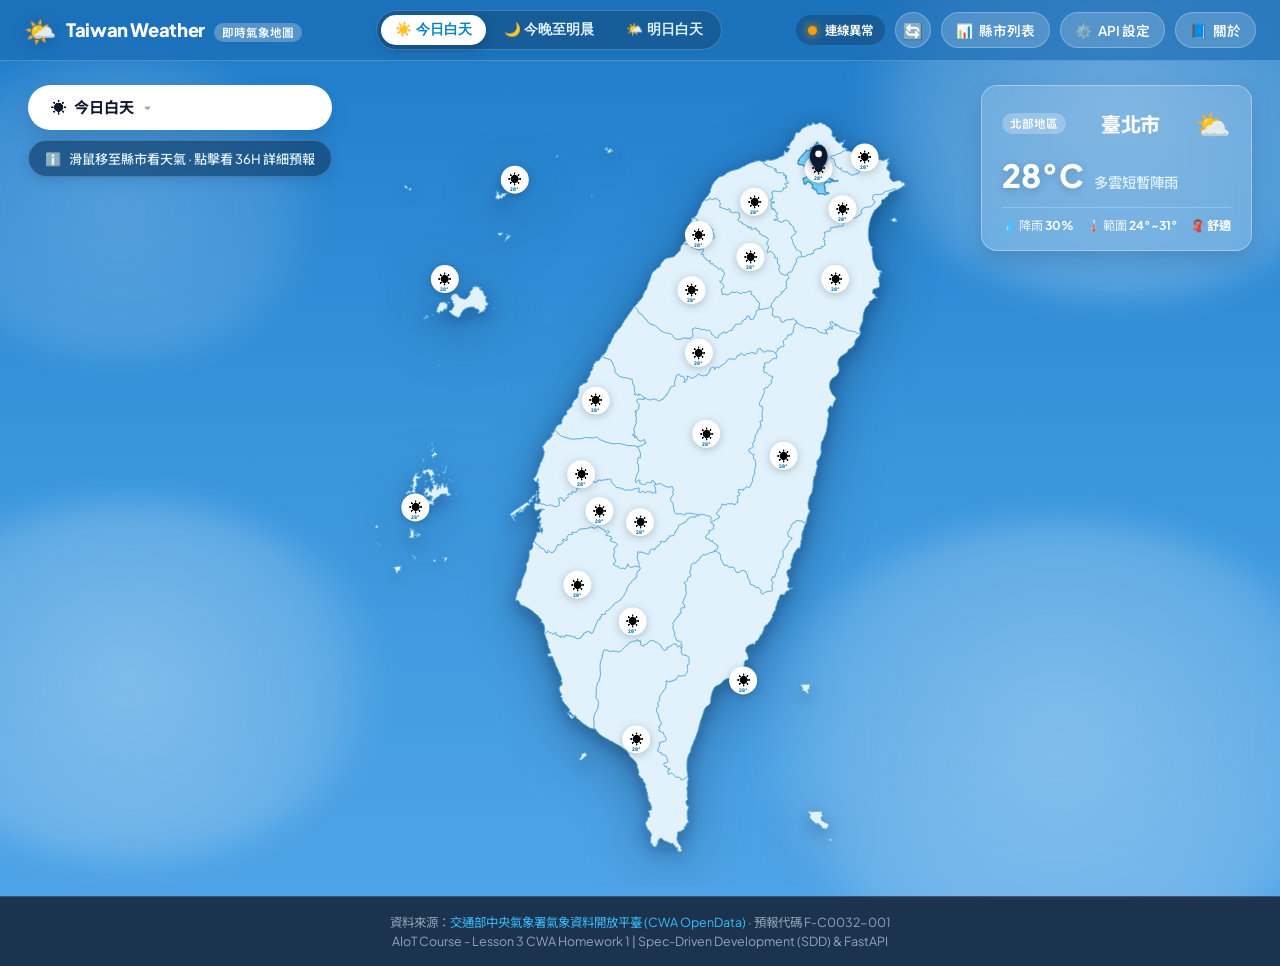
==== static/index.html @ 0a9ac19d "feat: implement CWA weather query FastAPI app and frontend" ====
<!DOCTYPE html>
<html lang="zh-TW">
<head>
  <meta charset="UTF-8">
  <meta name="viewport" content="width=device-width, initial-scale=1.0">
  <title>台灣即時氣象互動地圖 | Taiwan Weather Map</title>
  <meta name="description" content="結合中央氣象署 OpenData 與 FastAPI 之全台 22 縣市即時氣象互動地圖。滑鼠懸停探索各縣市天氣、降雨機率與 36 小時預報。">
  
  <!-- Google Fonts: Plus Jakarta Sans & Noto Sans TC -->
  <link rel="preconnect" href="https://fonts.googleapis.com">
  <link rel="preconnect" href="https://fonts.gstatic.com" crossorigin>
  <link href="https://fonts.googleapis.com/css2?family=Noto+Sans+TC:wght@300;400;500;600;700;800&family=Plus+Jakarta+Sans:wght@400;500;600;700;800&display=swap" rel="stylesheet">
  
  <link rel="stylesheet" href="/static/style.css">
</head>
<body class="map-theme">

  <!-- 天空背景動態雲朵裝飾 (與參考圖呼應的空氣感氛圍) -->
  <div class="sky-clouds-wrap" aria-hidden="true">
    <div class="cloud cloud-top-right"></div>
    <div class="cloud cloud-bottom-right"></div>
    <div class="cloud cloud-bottom-left"></div>
    <div class="cloud cloud-top-left"></div>
  </div>

  <!-- 頂部導覽列 -->
  <header class="navbar" id="navbar">
    <div class="nav-container">
      <div class="brand" id="brand-logo">
        <span class="brand-icon">🌤️</span>
        <div class="brand-text">
          <span class="brand-title">Taiwan Weather</span>
          <span class="brand-badge">即時氣象地圖</span>
        </div>
      </div>

      <!-- 預報時段切換 (今日白天 / 今晚至明晨 / 明日白天) -->
      <div class="nav-period-pills" id="nav-period-pills">
        <button class="period-pill active" data-period="0" id="pill-period-0">☀️ 今日白天</button>
        <button class="period-pill" data-period="1" id="pill-period-1">🌙 今晚至明晨</button>
        <button class="period-pill" data-period="2" id="pill-period-2">🌤️ 明日白天</button>
      </div>

      <div class="nav-actions">
        <div class="status-indicator" id="connection-status" title="資料來源狀態">
          <span class="status-dot"></span>
          <span class="status-text" id="status-text">連線中...</span>
        </div>

        <button class="btn btn-icon" id="btn-refresh" title="重新整理氣象資料">
          🔄
        </button>

        <button class="btn btn-secondary" id="btn-toggle-grid" title="切換縣市清單檢視">
          📊 <span>縣市列表</span>
        </button>

        <button class="btn btn-secondary" id="btn-api-modal" title="設定 CWA API 授權碼">
          ⚙️ <span>API 設定</span>
        </button>

        <button class="btn btn-secondary" id="btn-about-modal" title="作業成果與 SDD 規格">
          📘 <span>關於</span>
        </button>
      </div>
    </div>
  </header>

  <!-- 主要互動舞台：台灣島嶼氣象地圖 (一座台灣) -->
  <main class="map-stage-main">
    <section class="taiwan-island-stage" id="taiwan-stage">
      
      <!-- 地圖左上角浮動指引徽章 (精準復刻參考圖樣式) -->
      <div class="stage-overlay-controls">
        <div class="overlay-period-badge" id="overlay-period-badge">
          <span class="badge-icon">☀️</span>
          <span class="badge-text" id="overlay-period-text">今日白天</span>
          <span class="badge-arrow">▾</span>
        </div>
        <div class="overlay-hint-pill" id="overlay-hint">
          <span class="hint-icon">ℹ️</span>
          <span class="hint-text">滑鼠移至縣市看天氣 · 點擊看 36H 詳細預報</span>
        </div>
      </div>

      <!-- 地圖右上角焦點城市即時摘要卡片 (Hero Floating Card) -->
      <div class="selected-hero-pill glassmorphism" id="selected-hero-pill">
        <div class="pill-top">
          <span class="pill-region" id="hero-region">北部地區</span>
          <span class="pill-city" id="hero-city">臺北市</span>
          <span class="pill-wx-icon" id="hero-icon">⛅</span>
        </div>
        <div class="pill-middle">
          <span class="pill-temp" id="hero-temp">28°C</span>
          <span class="pill-wx" id="hero-wx">多雲短暫陣雨</span>
        </div>
        <div class="pill-bottom">
          <span class="pill-metric">💧 降雨 <strong id="hero-pop">30%</strong></span>
          <span class="pill-metric">🌡️ 範圍 <strong id="hero-range">24°~31°</strong></span>
          <span class="pill-metric">🧣 <strong id="hero-ci">舒適</strong></span>
        </div>
      </div>

      <!-- 台灣 SVG 地圖容器 (向量地圖 + 氣象徽章標記 + Active 定位標記) -->
      <div class="map-wrapper" id="map-wrapper">
        <div class="map-container" id="map-container">
          <!-- 載入中骨架屏 -->
          <div class="map-loading" id="map-loading">
            <div class="spinner"></div>
            <p>正在載入全台即時氣象地圖...</p>
          </div>
          <!-- SVG 由 app.js 動態渲染或注入 -->
        </div>
      </div>

      <!-- 滑鼠懸停浮動天氣資訊卡 (Tooltip: 跟隨滑鼠移動) -->
      <div class="map-tooltip" id="map-tooltip">
        <div class="tooltip-header">
          <div class="tooltip-city-box">
            <span class="tooltip-city" id="tt-city">臺北市</span>
            <span class="tooltip-region" id="tt-region">北部地區</span>
          </div>
          <span class="tooltip-icon" id="tt-icon">⛅</span>
        </div>
        <div class="tooltip-body">
          <div class="tooltip-temp-row">
            <span class="tooltip-temp" id="tt-temp">28°C</span>
            <span class="tooltip-wx" id="tt-wx">多雲短暫陣雨</span>
          </div>
          <div class="tooltip-metrics">
            <div class="tt-metric">
              <span class="tt-metric-icon">💧</span>
              <span class="tt-metric-label">降雨機率</span>
              <span class="tt-metric-val" id="tt-pop">30%</span>
            </div>
            <div class="tt-metric">
              <span class="tt-metric-icon">🌡️</span>
              <span class="tt-metric-label">氣溫範圍</span>
              <span class="tt-metric-val" id="tt-range">24° ~ 31°</span>
            </div>
            <div class="tt-metric">
              <span class="tt-metric-icon">🧣</span>
              <span class="tt-metric-label">舒適度</span>
              <span class="tt-metric-val" id="tt-ci">舒適至悶熱</span>
            </div>
          </div>
        </div>
        <div class="tooltip-footer">
          <span>👉 點擊縣市鎖定並查看 36 小時趨勢</span>
        </div>
      </div>

      <!-- 點擊縣市彈出之 36 小時詳細抽屜卡片 (Detail Bottom Sheet) -->
      <div class="city-detail-drawer glassmorphism" id="city-detail-drawer">
        <div class="drawer-header">
          <div class="drawer-title-box">
            <span class="drawer-region-tag" id="drawer-region">北部地區</span>
            <h2 class="drawer-city-name" id="drawer-city">臺北市</h2>
            <span class="drawer-update-time" id="drawer-update-time">最後更新：載入中</span>
          </div>
          <button class="drawer-close-btn" id="btn-close-drawer" title="收合詳細面板">✕</button>
        </div>

        <div class="drawer-36h-periods" id="drawer-periods-container">
          <!-- 由 JS 渲染 3 個時段卡片 (今日白天、今晚至明晨、明日白天) -->
        </div>
      </div>

    </section>

    <!-- 可展開之 22 縣市網格清單專區 (Collapsible Cards View) -->
    <section class="cities-grid-section" id="cities-grid-section">
      <div class="grid-section-header">
        <div class="grid-title-wrap">
          <h2 class="grid-title">全台 22 縣市氣象總覽</h2>
          <p class="grid-subtitle">可依分區過濾或關鍵字快速檢索</p>
        </div>
        <button class="btn btn-secondary btn-sm" id="btn-hide-grid">▲ 收合列表</button>
      </div>

      <div class="filter-header">
        <div class="region-tabs" id="region-tabs">
          <button class="tab-btn active" data-region="all">全台灣 (22)</button>
          <button class="tab-btn" data-region="north">北部</button>
          <button class="tab-btn" data-region="central">中部</button>
          <button class="tab-btn" data-region="south">南部</button>
          <button class="tab-btn" data-region="east">東部</button>
          <button class="tab-btn" data-region="islands">離島</button>
        </div>

        <div class="search-wrap">
          <span class="search-icon">🔍</span>
          <input type="text" id="search-input" placeholder="搜尋縣市 (例如：臺中、宜蘭)..." autocomplete="off">
        </div>
      </div>

      <div class="cities-grid" id="cities-grid">
        <!-- 由 JS 動態注入 22 縣市卡片 -->
      </div>
    </section>
  </main>

  <!-- 頁尾 -->
  <footer class="footer">
    <div class="footer-content">
      <p>資料來源：<a href="https://opendata.cwa.gov.tw/" target="_blank" rel="noopener">交通部中央氣象署氣象資料開放平臺 (CWA OpenData)</a> · 預報代碼 F-C0032-001</p>
      <p class="copyright">AIoT Course - Lesson 3 CWA Homework 1 | Spec-Driven Development (SDD) & FastAPI</p>
    </div>
  </footer>

  <!-- API Key 設定對話框 (Modal) -->
  <div class="modal-overlay" id="api-modal-overlay">
    <div class="modal-box glassmorphism">
      <div class="modal-header">
        <h3 class="modal-title">⚙️ 中央氣象署 API 金鑰設定</h3>
        <button class="modal-close-btn" id="btn-close-modal">✕</button>
      </div>
      <div class="modal-body">
        <p class="modal-desc">
          本系統已在伺服端 <code>.env</code> 預先配置金鑰並連線即時氣象庫。若您想臨時切換為其他測試金鑰，可在下方填入（儲存於瀏覽器 LocalStorage）。
        </p>
        <div class="input-group">
          <label for="cwa-key-input">氣象署 Authorization Key：</label>
          <input type="password" id="cwa-key-input" placeholder="例如：CWA-XXXXXXXX-XXXX-XXXX-XXXX-XXXXXXXXXXXX">
        </div>
        <div class="api-help">
          💡 免費金鑰申請：前往 <a href="https://opendata.cwa.gov.tw/user/authkey" target="_blank" rel="noopener">氣象署開放平臺會員中心</a> 註冊並複製「API 授權碼」。
        </div>
      </div>
      <div class="modal-footer">
        <button class="btn btn-secondary" id="btn-clear-key">清除前端金鑰 (還原後端)</button>
        <button class="btn btn-primary" id="btn-save-key">儲存並即時更新</button>
      </div>
    </div>
  </div>

  <!-- 關於專案與 SDD 規格對話框 (About Modal) -->
  <div class="modal-overlay" id="about-modal-overlay">
    <div class="modal-box glassmorphism about-box">
      <div class="modal-header">
        <h3 class="modal-title">📘 AIoT 課程作業規格與技術棧</h3>
        <button class="modal-close-btn" id="btn-close-about">✕</button>
      </div>
      <div class="modal-body">
        <div class="about-grid">
          <div class="about-card">
            <h4>👨‍💻 開發者與專案資訊</h4>
            <p><strong>專案</strong>：AIoT_L3_CWA_HW1</p>
            <p><strong>開發者</strong>：jiajun1014</p>
            <p><strong>架構</strong>：FastAPI + Uvicorn + CWA OpenData</p>
            <p><strong>流程</strong>：Prompt → Spec → Code → GitHub</p>
            <a href="https://github.com/jiajun1014/AIoT_L3_CWA_HW1" target="_blank" rel="noopener" class="github-pill">
              GitHub 儲存庫 ↗
            </a>
          </div>
          <div class="about-card">
            <h4>📐 OpenSpec (SDD) 規格遵循</h4>
            <p>• 完整導入 <code>openspec/specs/cwa-weather-webapp.md</code> 需求規格化。</p>
            <p>• 智慧雙引擎容錯：即時 API 連線 <code>cwa_live</code> + 全台 22 縣市動態時間戳記備援 <code>fallback_cache</code>。</p>
            <p>• 前端現代化：互動 SVG 台灣地圖、縣市氣象圖標浮動標記、Hover Tooltip、36 小時預報走勢。</p>
          </div>
        </div>
      </div>
      <div class="modal-footer">
        <button class="btn btn-primary" id="btn-close-about-ok">關閉</button>
      </div>
    </div>
  </div>

  <script src="/static/app.js"></script>
</body>
</html>
---- static/style.css ----
/* ==========================================================================
   AIoT L3 CWA Taiwan Weather App - Immersive Island Map Theme
   ========================================================================== */

:root {
  /* 天空與海洋主題色調 (Sky & Ocean Palette) */
  --sky-top: #1f7bc9;
  --sky-mid: #3895dc;
  --sky-bottom: #52a6e8;
  --sky-gradient: linear-gradient(180deg, var(--sky-top) 0%, var(--sky-mid) 45%, var(--sky-bottom) 100%);
  
  --island-land: #e2f2fc;
  --island-land-hover: #bae6fd;
  --island-land-active: #7dd3fc;
  --island-stroke: #5caee0;
  --island-stroke-hover: #0284c7;
  --island-stroke-active: #0369a1;

  --surface-glass: rgba(255, 255, 255, 0.16);
  --surface-glass-solid: rgba(255, 255, 255, 0.92);
  --surface-glass-card: rgba(255, 255, 255, 0.22);
  --surface-glass-border: rgba(255, 255, 255, 0.35);

  --primary-accent: #0284c7;
  --primary-glow: rgba(56, 189, 248, 0.6);

  --text-white: #ffffff;
  --text-dark: #0f172a;
  --text-muted: #334155;
  --text-blue-light: #e0f2fe;

  --shadow-sm: 0 4px 12px rgba(6, 40, 78, 0.14);
  --shadow-md: 0 10px 25px -4px rgba(6, 40, 78, 0.22);
  --shadow-lg: 0 20px 40px -8px rgba(6, 40, 78, 0.35);
  --shadow-pin: 0 6px 14px rgba(6, 35, 68, 0.22);

  --radius-sm: 10px;
  --radius-md: 16px;
  --radius-lg: 24px;
  --radius-full: 9999px;

  --transition-smooth: all 0.25s cubic-bezier(0.4, 0, 0.2, 1);
  --transition-bounce: all 0.3s cubic-bezier(0.34, 1.56, 0.64, 1);
}

/* Reset & Base */
* {
  margin: 0;
  padding: 0;
  box-sizing: border-box;
}

body.map-theme {
  font-family: 'Plus Jakarta Sans', 'Noto Sans TC', sans-serif;
  background: var(--sky-gradient);
  color: var(--text-white);
  min-height: 100vh;
  position: relative;
  overflow-x: hidden;
  line-height: 1.5;
}

/* 天空動態雲朵背景 (精準還原參考圖的蓬鬆雲層) */
.sky-clouds-wrap {
  position: fixed;
  inset: 0;
  pointer-events: none;
  z-index: 1;
  overflow: hidden;
}

.cloud {
  position: absolute;
  background: radial-gradient(circle, rgba(255, 255, 255, 0.32) 0%, rgba(255, 255, 255, 0.18) 60%, transparent 85%);
  border-radius: 50%;
  filter: blur(16px);
  animation: floatCloud 24s ease-in-out infinite alternate;
}

.cloud-top-right {
  width: 520px;
  height: 380px;
  top: -80px;
  right: -100px;
}

.cloud-bottom-right {
  width: 600px;
  height: 440px;
  bottom: -60px;
  right: -80px;
  animation-duration: 30s;
}

.cloud-bottom-left {
  width: 500px;
  height: 360px;
  bottom: 40px;
  left: -120px;
  animation-duration: 26s;
}

.cloud-top-left {
  width: 400px;
  height: 300px;
  top: 60px;
  left: -80px;
  opacity: 0.6;
}

@keyframes floatCloud {
  0% { transform: translateY(0) scale(1); }
  50% { transform: translateY(-15px) scale(1.04); }
  100% { transform: translateY(8px) scale(0.98); }
}

/* Glassmorphism 毛玻璃通透質感 */
.glassmorphism {
  background: var(--surface-glass);
  backdrop-filter: blur(16px);
  -webkit-backdrop-filter: blur(16px);
  border: 1px solid var(--surface-glass-border);
  box-shadow: var(--shadow-md);
}

/* ==========================================================================
   頂部導覽列 (Navbar)
   ========================================================================== */
.navbar {
  position: sticky;
  top: 0;
  z-index: 100;
  background: rgba(27, 108, 178, 0.65);
  backdrop-filter: blur(20px);
  -webkit-backdrop-filter: blur(20px);
  border-bottom: 1px solid rgba(255, 255, 255, 0.2);
  padding: 10px 24px;
}

.nav-container {
  max-width: 1440px;
  margin: 0 auto;
  display: flex;
  align-items: center;
  justify-content: space-between;
  gap: 16px;
}

.brand {
  display: flex;
  align-items: center;
  gap: 10px;
  cursor: pointer;
  user-select: none;
}

.brand-icon {
  font-size: 26px;
  filter: drop-shadow(0 2px 8px rgba(0, 0, 0, 0.2));
}

.brand-title {
  font-size: 1.15rem;
  font-weight: 800;
  letter-spacing: -0.02em;
  color: #ffffff;
}

.brand-badge {
  font-size: 0.72rem;
  background: rgba(255, 255, 255, 0.25);
  padding: 2px 8px;
  border-radius: var(--radius-full);
  margin-left: 6px;
  font-weight: 600;
}

/* 時段切換膠囊按鈕 */
.nav-period-pills {
  display: flex;
  background: rgba(0, 0, 0, 0.18);
  padding: 4px;
  border-radius: var(--radius-full);
  border: 1px solid rgba(255, 255, 255, 0.2);
  gap: 4px;
}

.period-pill {
  border: none;
  background: transparent;
  color: var(--text-blue-light);
  font-size: 0.85rem;
  font-weight: 600;
  padding: 6px 14px;
  border-radius: var(--radius-full);
  cursor: pointer;
  transition: var(--transition-smooth);
}

.period-pill:hover {
  background: rgba(255, 255, 255, 0.15);
  color: #ffffff;
}

.period-pill.active {
  background: #ffffff;
  color: var(--primary-accent);
  box-shadow: 0 4px 12px rgba(0, 0, 0, 0.2);
}

.nav-actions {
  display: flex;
  align-items: center;
  gap: 10px;
}

.status-indicator {
  display: flex;
  align-items: center;
  gap: 8px;
  background: rgba(0, 0, 0, 0.2);
  padding: 6px 12px;
  border-radius: var(--radius-full);
  font-size: 0.78rem;
  font-weight: 600;
}

.status-dot {
  width: 9px;
  height: 9px;
  border-radius: 50%;
  background-color: #22c55e;
  box-shadow: 0 0 10px #22c55e;
  animation: pulseDot 2s infinite;
}

.status-dot.offline {
  background-color: #f59e0b;
  box-shadow: 0 0 10px #f59e0b;
}

@keyframes pulseDot {
  0%, 100% { opacity: 1; transform: scale(1); }
  50% { opacity: 0.6; transform: scale(0.9); }
}

/* 按鈕樣式 */
.btn {
  border: none;
  outline: none;
  font-family: inherit;
  font-size: 0.85rem;
  font-weight: 600;
  padding: 7px 14px;
  border-radius: var(--radius-full);
  cursor: pointer;
  display: inline-flex;
  align-items: center;
  gap: 6px;
  transition: var(--transition-smooth);
}

.btn-secondary {
  background: rgba(255, 255, 255, 0.18);
  color: #ffffff;
  border: 1px solid rgba(255, 255, 255, 0.25);
}

.btn-secondary:hover {
  background: rgba(255, 255, 255, 0.3);
  transform: translateY(-1px);
}

.btn-icon {
  background: rgba(255, 255, 255, 0.18);
  color: #ffffff;
  border: 1px solid rgba(255, 255, 255, 0.25);
  width: 36px;
  height: 36px;
  padding: 0;
  display: inline-flex;
  justify-content: center;
  align-items: center;
  font-size: 1rem;
}

.btn-icon:hover {
  background: rgba(255, 255, 255, 0.3);
  transform: rotate(45deg);
}

.btn-primary {
  background: #ffffff;
  color: var(--primary-accent);
  box-shadow: 0 4px 14px rgba(0, 0, 0, 0.2);
}

.btn-primary:hover {
  background: #f0f9ff;
  transform: translateY(-1px);
}

/* ==========================================================================
   主互動舞台：台灣島嶼氣象地圖 (一座台灣)
   ========================================================================== */
.map-stage-main {
  position: relative;
  z-index: 10;
  min-height: calc(100vh - 65px);
  display: flex;
  flex-direction: column;
}

.taiwan-island-stage {
  position: relative;
  width: 100%;
  height: calc(100vh - 75px);
  min-height: 640px;
  max-height: 1020px;
  display: flex;
  justify-content: center;
  align-items: center;
  overflow: hidden;
  user-select: none;
}

/* 地圖左上角浮動指引徽章 (復刻參考圖) */
.stage-overlay-controls {
  position: absolute;
  top: 24px;
  left: 28px;
  display: flex;
  flex-direction: column;
  gap: 10px;
  z-index: 25;
}

.overlay-period-badge {
  display: inline-flex;
  align-items: center;
  gap: 8px;
  background: #ffffff;
  color: var(--text-dark);
  font-size: 0.95rem;
  font-weight: 700;
  padding: 10px 22px;
  border-radius: var(--radius-full);
  box-shadow: var(--shadow-md);
  cursor: pointer;
  transition: var(--transition-bounce);
  border: 1px solid rgba(255, 255, 255, 0.8);
}

.overlay-period-badge:hover {
  transform: translateY(-2px) scale(1.03);
  box-shadow: var(--shadow-lg);
}

.badge-arrow {
  color: #94a3b8;
  font-size: 0.8rem;
  margin-left: 2px;
}

.overlay-hint-pill {
  display: inline-flex;
  align-items: center;
  gap: 8px;
  background: rgba(14, 60, 105, 0.65);
  backdrop-filter: blur(12px);
  -webkit-backdrop-filter: blur(12px);
  color: #e0f2fe;
  font-size: 0.82rem;
  font-weight: 500;
  padding: 8px 16px;
  border-radius: var(--radius-full);
  box-shadow: var(--shadow-sm);
  border: 1px solid rgba(255, 255, 255, 0.2);
}

/* 地圖右上角焦點城市即時摘要卡片 (Hero Pill) */
.selected-hero-pill {
  position: absolute;
  top: 24px;
  right: 28px;
  padding: 16px 20px;
  border-radius: var(--radius-md);
  z-index: 25;
  min-width: 260px;
  box-shadow: var(--shadow-md);
  transition: var(--transition-smooth);
}

.selected-hero-pill:hover {
  background: rgba(255, 255, 255, 0.28);
  transform: translateY(-2px);
}

.pill-top {
  display: flex;
  align-items: center;
  justify-content: space-between;
  margin-bottom: 6px;
}

.pill-region {
  font-size: 0.72rem;
  font-weight: 600;
  background: rgba(255, 255, 255, 0.25);
  padding: 2px 8px;
  border-radius: var(--radius-full);
}

.pill-city {
  font-size: 1.25rem;
  font-weight: 800;
  letter-spacing: -0.01em;
}

.pill-wx-icon {
  font-size: 1.8rem;
}

.pill-middle {
  display: flex;
  align-items: baseline;
  gap: 10px;
  margin-bottom: 8px;
}

.pill-temp {
  font-size: 2rem;
  font-weight: 800;
  color: #ffffff;
  text-shadow: 0 2px 10px rgba(0, 0, 0, 0.2);
}

.pill-wx {
  font-size: 0.9rem;
  color: var(--text-blue-light);
  font-weight: 500;
}

.pill-bottom {
  display: flex;
  align-items: center;
  gap: 12px;
  font-size: 0.76rem;
  color: rgba(255, 255, 255, 0.9);
  padding-top: 8px;
  border-top: 1px solid rgba(255, 255, 255, 0.2);
}

.pill-metric strong {
  color: #ffffff;
}

/* ==========================================================================
   台灣 SVG 地圖容器 (Map Wrapper & SVG Styling)
   ========================================================================== */
.map-wrapper {
  position: relative;
  width: 100%;
  height: 100%;
  display: flex;
  justify-content: center;
  align-items: center;
  padding: 10px 20px;
}

.map-container {
  position: relative;
  width: 100%;
  max-width: 680px;
  height: 94%;
  display: flex;
  justify-content: center;
  align-items: center;
}

.map-loading {
  position: absolute;
  display: flex;
  flex-direction: column;
  align-items: center;
  gap: 14px;
  color: #ffffff;
  font-weight: 600;
}

.spinner {
  width: 44px;
  height: 44px;
  border: 4px solid rgba(255, 255, 255, 0.3);
  border-top-color: #ffffff;
  border-radius: 50%;
  animation: spin 0.8s linear infinite;
}

@keyframes spin {
  to { transform: rotate(360deg); }
}

/* SVG 本體 */
#taiwan-map-svg {
  width: 100%;
  height: 100%;
  max-height: 100%;
  filter: drop-shadow(0 14px 28px rgba(3, 30, 60, 0.32));
  overflow: visible;
}

/* 縣市邊界路徑 (County Paths) */
.county-path {
  fill: var(--island-land);
  stroke: var(--island-stroke);
  stroke-width: 2.2;
  stroke-linejoin: round;
  stroke-linecap: round;
  cursor: pointer;
  transition: fill 0.22s ease, stroke 0.22s ease, filter 0.22s ease, stroke-width 0.22s ease;
}

.county-path:hover {
  fill: var(--island-land-hover);
  stroke: var(--island-stroke-hover);
  stroke-width: 3.8;
  filter: drop-shadow(0 0 16px rgba(56, 189, 248, 0.85));
}

.county-path.active {
  fill: var(--island-land-active);
  stroke: var(--island-stroke-active);
  stroke-width: 4.2;
}

/* 縣市氣象圖示浮動標記 (Map Pins) */
.map-pin {
  cursor: pointer;
  transition: transform 0.26s cubic-bezier(0.34, 1.56, 0.64, 1);
  transform-origin: center;
}

.map-pin:hover {
  transform: scale(1.24) !important;
}

.pin-bg {
  fill: #ffffff;
  filter: drop-shadow(0 5px 12px rgba(6, 30, 60, 0.25));
  transition: fill 0.2s ease, filter 0.2s ease;
}

.map-pin:hover .pin-bg {
  fill: #f0fdf4;
  filter: drop-shadow(0 8px 18px rgba(3, 105, 161, 0.45));
}

.pin-icon {
  font-size: 36px;
  user-select: none;
  pointer-events: none;
}

.pin-temp-text {
  font-size: 13px;
  font-weight: 800;
  fill: #0369a1;
  user-select: none;
  pointer-events: none;
}

/* 當前選中之定位標記 (Active Location Pin Marker) */
.active-marker {
  pointer-events: none;
  filter: drop-shadow(0 6px 12px rgba(0, 0, 0, 0.4));
  transition: transform 0.45s cubic-bezier(0.34, 1.3, 0.64, 1);
}

.marker-pulse {
  fill: rgba(2, 132, 199, 0.35);
  animation: pulseRing 1.8s ease-out infinite;
}

@keyframes pulseRing {
  0% { r: 18; opacity: 0.8; }
  100% { r: 48; opacity: 0; }
}

.marker-pin-body {
  fill: #0b1a30;
}

.marker-inner-dot {
  fill: #ffffff;
}

/* ==========================================================================
   懸停浮動資訊卡 (Map Tooltip: 跟隨滑鼠)
   ========================================================================== */
.map-tooltip {
  position: fixed;
  z-index: 1000;
  pointer-events: none;
  background: rgba(15, 23, 42, 0.88);
  backdrop-filter: blur(20px);
  -webkit-backdrop-filter: blur(20px);
  border: 1px solid rgba(255, 255, 255, 0.3);
  border-radius: var(--radius-md);
  padding: 16px 18px;
  color: #ffffff;
  min-width: 250px;
  max-width: 320px;
  box-shadow: 0 16px 36px rgba(0, 0, 0, 0.45), 0 0 20px rgba(56, 189, 248, 0.35);
  opacity: 0;
  transform: translate(15px, 15px) scale(0.96);
  transition: opacity 0.16s ease, transform 0.16s ease;
}

.map-tooltip.visible {
  opacity: 1;
  transform: translate(15px, 15px) scale(1);
}

.tooltip-header {
  display: flex;
  align-items: center;
  justify-content: space-between;
  margin-bottom: 10px;
  border-bottom: 1px solid rgba(255, 255, 255, 0.15);
  padding-bottom: 8px;
}

.tooltip-city-box {
  display: flex;
  align-items: baseline;
  gap: 8px;
}

.tooltip-city {
  font-size: 1.25rem;
  font-weight: 800;
  color: #ffffff;
}

.tooltip-region {
  font-size: 0.72rem;
  font-weight: 600;
  color: #38bdf8;
  background: rgba(56, 189, 248, 0.15);
  padding: 2px 7px;
  border-radius: var(--radius-full);
}

.tooltip-icon {
  font-size: 2rem;
  filter: drop-shadow(0 2px 6px rgba(0, 0, 0, 0.3));
}

.tooltip-temp-row {
  display: flex;
  align-items: baseline;
  gap: 10px;
  margin-bottom: 12px;
}

.tooltip-temp {
  font-size: 2.2rem;
  font-weight: 800;
  color: #ffffff;
  line-height: 1;
}

.tooltip-wx {
  font-size: 0.92rem;
  color: #e2e8f0;
  font-weight: 600;
}

.tooltip-metrics {
  display: grid;
  grid-template-columns: repeat(3, 1fr);
  gap: 8px;
  background: rgba(255, 255, 255, 0.08);
  padding: 10px;
  border-radius: var(--radius-sm);
  margin-bottom: 8px;
}

.tt-metric {
  display: flex;
  flex-direction: column;
  align-items: center;
  text-align: center;
}

.tt-metric-icon {
  font-size: 1rem;
}

.tt-metric-label {
  font-size: 0.65rem;
  color: #94a3b8;
  margin-top: 2px;
}

.tt-metric-val {
  font-size: 0.78rem;
  font-weight: 700;
  color: #ffffff;
}

.tooltip-footer {
  font-size: 0.7rem;
  color: #38bdf8;
  text-align: center;
  font-weight: 500;
}

/* ==========================================================================
   點擊縣市彈出之 36 小時詳細抽屜卡片 (Detail Bottom Sheet / Drawer)
   ========================================================================== */
.city-detail-drawer {
  position: absolute;
  bottom: 24px;
  left: 50%;
  transform: translateX(-50%) translateY(120%);
  width: 90%;
  max-width: 860px;
  background: rgba(15, 23, 42, 0.88);
  backdrop-filter: blur(24px);
  -webkit-backdrop-filter: blur(24px);
  border: 1px solid rgba(255, 255, 255, 0.25);
  border-radius: var(--radius-lg);
  padding: 20px 24px;
  z-index: 50;
  box-shadow: var(--shadow-lg), 0 0 30px rgba(56, 189, 248, 0.25);
  transition: transform 0.35s cubic-bezier(0.16, 1, 0.3, 1), opacity 0.35s ease;
  opacity: 0;
}

.city-detail-drawer.open {
  transform: translateX(-50%) translateY(0);
  opacity: 1;
}

.drawer-header {
  display: flex;
  align-items: center;
  justify-content: space-between;
  margin-bottom: 16px;
  border-bottom: 1px solid rgba(255, 255, 255, 0.12);
  padding-bottom: 12px;
}

.drawer-title-box {
  display: flex;
  align-items: baseline;
  gap: 12px;
}

.drawer-region-tag {
  font-size: 0.75rem;
  font-weight: 600;
  background: rgba(56, 189, 248, 0.2);
  color: #38bdf8;
  padding: 3px 10px;
  border-radius: var(--radius-full);
}

.drawer-city-name {
  font-size: 1.6rem;
  font-weight: 800;
  color: #ffffff;
}

.drawer-update-time {
  font-size: 0.78rem;
  color: #94a3b8;
}

.drawer-close-btn {
  background: rgba(255, 255, 255, 0.12);
  border: none;
  color: #ffffff;
  width: 32px;
  height: 32px;
  border-radius: 50%;
  font-size: 1rem;
  cursor: pointer;
  display: flex;
  align-items: center;
  justify-content: center;
  transition: var(--transition-smooth);
}

.drawer-close-btn:hover {
  background: rgba(255, 255, 255, 0.25);
  transform: scale(1.1);
}

.drawer-36h-periods {
  display: grid;
  grid-template-columns: repeat(3, 1fr);
  gap: 16px;
}

.drawer-period-card {
  background: rgba(255, 255, 255, 0.08);
  border: 1px solid rgba(255, 255, 255, 0.12);
  border-radius: var(--radius-md);
  padding: 16px;
  transition: var(--transition-smooth);
}

.drawer-period-card:hover {
  background: rgba(255, 255, 255, 0.14);
  border-color: rgba(56, 189, 248, 0.4);
  transform: translateY(-2px);
}

.drawer-period-card.current {
  border-color: #38bdf8;
  background: rgba(56, 189, 248, 0.12);
}

.d-period-time {
  display: block;
  font-size: 0.82rem;
  color: #94a3b8;
  font-weight: 600;
  margin-bottom: 8px;
}

.d-period-row {
  display: flex;
  align-items: center;
  justify-content: space-between;
  margin-bottom: 10px;
}

.d-period-wx {
  display: flex;
  align-items: center;
  gap: 8px;
  font-weight: 600;
  font-size: 0.95rem;
}

.d-period-icon {
  font-size: 1.5rem;
}

.d-period-temp {
  font-size: 1.3rem;
  font-weight: 800;
  color: #38bdf8;
}

.d-period-details {
  display: flex;
  justify-content: space-between;
  font-size: 0.76rem;
  color: #cbd5e1;
  padding-top: 8px;
  border-top: 1px solid rgba(255, 255, 255, 0.08);
}

/* ==========================================================================
   縣市網格清單專區 (Collapsible Cards View)
   ========================================================================== */
.cities-grid-section {
  display: none; /* 預設收合，點選導覽列「縣市列表」展開 */
  background: rgba(15, 23, 42, 0.92);
  backdrop-filter: blur(20px);
  -webkit-backdrop-filter: blur(20px);
  border-top: 1px solid rgba(255, 255, 255, 0.2);
  padding: 32px 24px;
}

.cities-grid-section.active {
  display: block;
}

.grid-section-header {
  max-width: 1440px;
  margin: 0 auto 20px;
  display: flex;
  align-items: center;
  justify-content: space-between;
}

.grid-title {
  font-size: 1.5rem;
  font-weight: 800;
}

.grid-subtitle {
  font-size: 0.85rem;
  color: #94a3b8;
}

.filter-header {
  max-width: 1440px;
  margin: 0 auto 24px;
  display: flex;
  flex-wrap: wrap;
  align-items: center;
  justify-content: space-between;
  gap: 16px;
}

.region-tabs {
  display: flex;
  flex-wrap: wrap;
  gap: 6px;
  background: rgba(255, 255, 255, 0.08);
  padding: 4px;
  border-radius: var(--radius-full);
}

.tab-btn {
  border: none;
  background: transparent;
  color: #94a3b8;
  font-size: 0.85rem;
  font-weight: 600;
  padding: 6px 14px;
  border-radius: var(--radius-full);
  cursor: pointer;
  transition: var(--transition-smooth);
}

.tab-btn:hover {
  color: #ffffff;
  background: rgba(255, 255, 255, 0.1);
}

.tab-btn.active {
  background: #38bdf8;
  color: #0f172a;
  font-weight: 700;
}

.search-wrap {
  position: relative;
  display: flex;
  align-items: center;
  min-width: 260px;
}

.search-icon {
  position: absolute;
  left: 14px;
  color: #94a3b8;
}

.search-wrap input {
  width: 100%;
  background: rgba(255, 255, 255, 0.1);
  border: 1px solid rgba(255, 255, 255, 0.2);
  border-radius: var(--radius-full);
  padding: 8px 16px 8px 40px;
  color: #ffffff;
  font-family: inherit;
  font-size: 0.88rem;
  outline: none;
  transition: var(--transition-smooth);
}

.search-wrap input:focus {
  background: rgba(255, 255, 255, 0.16);
  border-color: #38bdf8;
  box-shadow: 0 0 16px rgba(56, 189, 248, 0.3);
}

.cities-grid {
  max-width: 1440px;
  margin: 0 auto;
  display: grid;
  grid-template-columns: repeat(auto-fill, minmax(220px, 1fr));
  gap: 16px;
}

.city-card {
  background: rgba(255, 255, 255, 0.08);
  border: 1px solid rgba(255, 255, 255, 0.12);
  border-radius: var(--radius-md);
  padding: 16px;
  cursor: pointer;
  transition: var(--transition-smooth);
}

.city-card:hover {
  background: rgba(255, 255, 255, 0.16);
  border-color: #38bdf8;
  transform: translateY(-3px);
  box-shadow: 0 10px 20px rgba(0, 0, 0, 0.3);
}

.city-card.selected {
  border-color: #38bdf8;
  background: rgba(56, 189, 248, 0.15);
}

.card-top {
  display: flex;
  justify-content: space-between;
  align-items: center;
  margin-bottom: 8px;
}

.card-city-name {
  font-size: 1.15rem;
  font-weight: 800;
  color: #ffffff;
}

.card-region-tag {
  font-size: 0.7rem;
  color: #94a3b8;
  background: rgba(255, 255, 255, 0.1);
  padding: 2px 6px;
  border-radius: var(--radius-full);
}

.card-center {
  display: flex;
  justify-content: space-between;
  align-items: center;
  margin-bottom: 10px;
}

.card-wx-wrap {
  display: flex;
  align-items: center;
  gap: 8px;
}

.card-icon {
  font-size: 1.6rem;
}

.card-wx-name {
  font-size: 0.85rem;
  color: #cbd5e1;
}

.card-temp {
  font-size: 1.5rem;
  font-weight: 800;
  color: #38bdf8;
}

.card-bottom {
  display: flex;
  justify-content: space-between;
  font-size: 0.75rem;
  color: #94a3b8;
  border-top: 1px solid rgba(255, 255, 255, 0.08);
  padding-top: 8px;
}

/* ==========================================================================
   對話框 (Modals)
   ========================================================================== */
.modal-overlay {
  position: fixed;
  inset: 0;
  background: rgba(0, 0, 0, 0.65);
  backdrop-filter: blur(10px);
  -webkit-backdrop-filter: blur(10px);
  display: flex;
  justify-content: center;
  align-items: center;
  z-index: 2000;
  opacity: 0;
  pointer-events: none;
  transition: opacity 0.25s ease;
  padding: 20px;
}

.modal-overlay.active {
  opacity: 1;
  pointer-events: auto;
}

.modal-box {
  width: 100%;
  max-width: 520px;
  border-radius: var(--radius-lg);
  padding: 24px;
  background: rgba(15, 23, 42, 0.94);
  transform: translateY(20px) scale(0.95);
  transition: transform 0.25s cubic-bezier(0.16, 1, 0.3, 1);
}

.modal-overlay.active .modal-box {
  transform: translateY(0) scale(1);
}

.about-box {
  max-width: 680px;
}

.modal-header {
  display: flex;
  justify-content: space-between;
  align-items: center;
  margin-bottom: 16px;
  border-bottom: 1px solid rgba(255, 255, 255, 0.12);
  padding-bottom: 10px;
}

.modal-title {
  font-size: 1.25rem;
  font-weight: 800;
}

.modal-close-btn {
  background: none;
  border: none;
  color: #94a3b8;
  font-size: 1.2rem;
  cursor: pointer;
  padding: 4px;
}

.modal-close-btn:hover {
  color: #ffffff;
}

.modal-body {
  margin-bottom: 20px;
}

.modal-desc {
  font-size: 0.88rem;
  color: #cbd5e1;
  margin-bottom: 16px;
  line-height: 1.6;
}

.modal-desc code {
  background: rgba(255, 255, 255, 0.12);
  padding: 2px 6px;
  border-radius: 4px;
  font-family: monospace;
}

.input-group label {
  display: block;
  font-size: 0.82rem;
  font-weight: 600;
  margin-bottom: 6px;
  color: #94a3b8;
}

.input-group input {
  width: 100%;
  padding: 10px 14px;
  background: rgba(255, 255, 255, 0.08);
  border: 1px solid rgba(255, 255, 255, 0.2);
  border-radius: var(--radius-sm);
  color: #ffffff;
  font-family: inherit;
  font-size: 0.9rem;
  outline: none;
  transition: var(--transition-smooth);
}

.input-group input:focus {
  border-color: #38bdf8;
  box-shadow: 0 0 14px rgba(56, 189, 248, 0.35);
}

.api-help {
  font-size: 0.78rem;
  color: #94a3b8;
  margin-top: 10px;
  line-height: 1.5;
}

.api-help a {
  color: #38bdf8;
  text-decoration: underline;
}

.modal-footer {
  display: flex;
  justify-content: flex-end;
  gap: 12px;
}

/* 關於專案樣式 */
.about-grid {
  display: grid;
  grid-template-columns: 1fr 1fr;
  gap: 16px;
}

.about-card {
  background: rgba(255, 255, 255, 0.06);
  padding: 16px;
  border-radius: var(--radius-md);
  border: 1px solid rgba(255, 255, 255, 0.1);
  font-size: 0.85rem;
  line-height: 1.6;
}

.about-card h4 {
  font-size: 0.95rem;
  margin-bottom: 8px;
  color: #38bdf8;
}

.github-pill {
  display: inline-block;
  margin-top: 10px;
  padding: 4px 12px;
  background: #2563eb;
  color: #ffffff;
  border-radius: var(--radius-full);
  text-decoration: none;
  font-weight: 600;
  font-size: 0.78rem;
}

/* ==========================================================================
   頁尾
   ========================================================================== */
.footer {
  position: relative;
  z-index: 10;
  background: rgba(15, 23, 42, 0.8);
  border-top: 1px solid rgba(255, 255, 255, 0.15);
  padding: 16px 24px;
  text-align: center;
  font-size: 0.78rem;
  color: #94a3b8;
}

.footer a {
  color: #38bdf8;
  text-decoration: none;
}

/* ==========================================================================
   響應式設計 (RWD)
   ========================================================================== */
@media (max-width: 900px) {
  .stage-overlay-controls {
    top: 12px;
    left: 14px;
  }

  .selected-hero-pill {
    top: 12px;
    right: 14px;
    min-width: 200px;
    padding: 12px 14px;
  }

  .pill-temp {
    font-size: 1.5rem;
  }

  .pill-bottom {
    display: none;
  }

  .about-grid {
    grid-template-columns: 1fr;
  }

  .drawer-36h-periods {
    grid-template-columns: 1fr;
  }

  .nav-period-pills {
    display: none; /* 小螢幕使用地圖左上方按鈕 */
  }
}

@media (max-width: 600px) {
  .navbar {
    padding: 8px 14px;
  }

  .selected-hero-pill {
    display: none; /* 手機版地圖上方簡化，點擊縣市看下方抽屜 */
  }

  .overlay-hint-pill {
    display: none;
  }

  .city-detail-drawer {
    width: 95%;
    bottom: 12px;
    padding: 16px;
  }
}
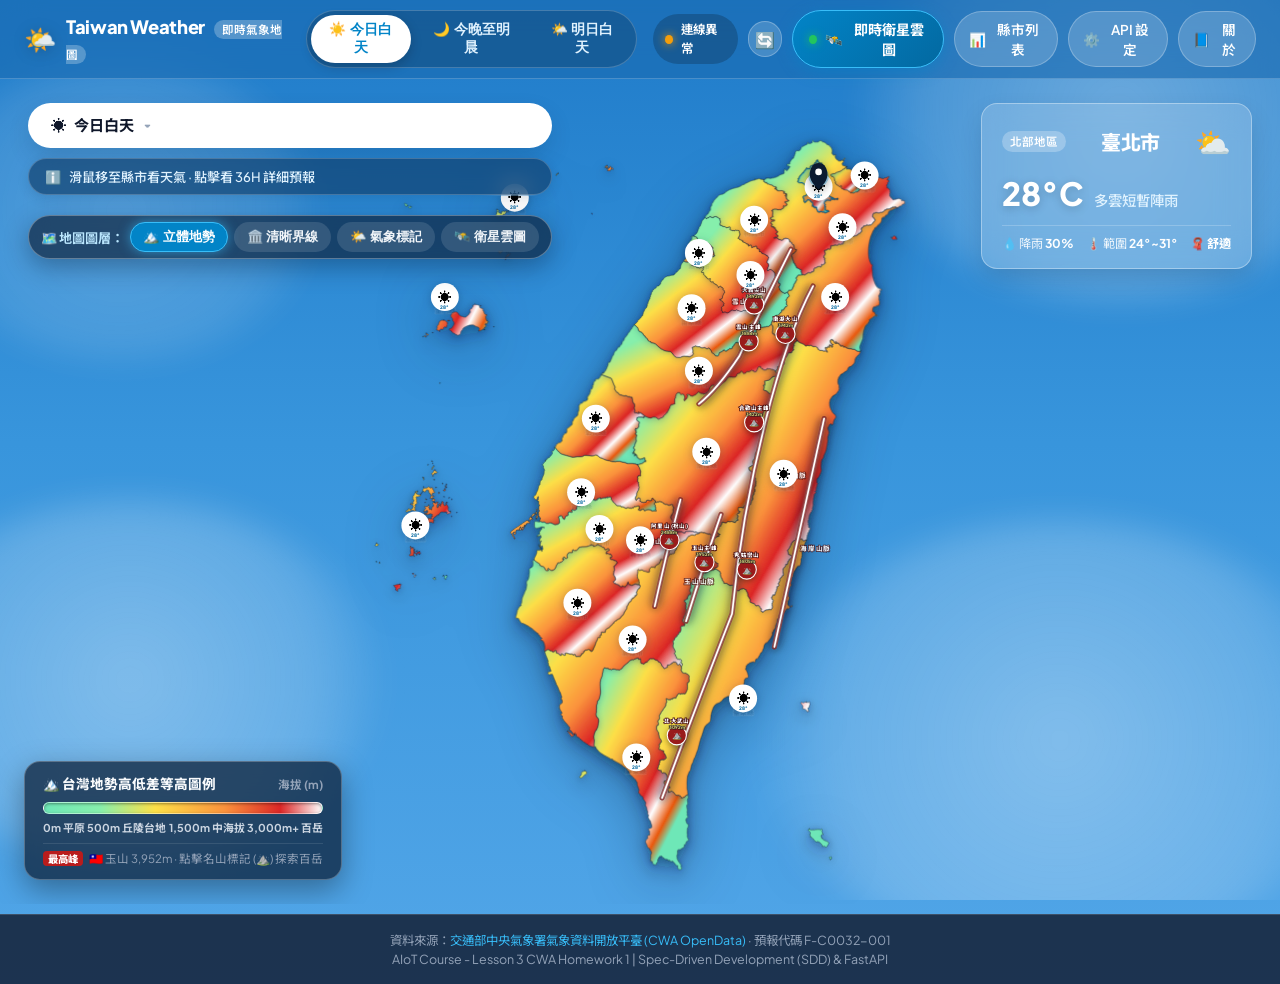
==== commit 3252822b: "feat: enhance Taiwan boundaries, add 3D elevation relief with summits, and integrate CWA live satell" ====
--- a/static/index.html
+++ b/static/index.html
@@ -51,6 +51,10 @@
           🔄
         </button>
 
+        <button class="btn btn-satellite-nav" id="btn-satellite-modal" title="開啟中央氣象署即時衛星雲圖與雷達回波">
+          <span class="sat-live-pulse"></span>🛰️ <span>即時衛星雲圖</span>
+        </button>
+
         <button class="btn btn-secondary" id="btn-toggle-grid" title="切換縣市清單檢視">
           📊 <span>縣市列表</span>
         </button>
@@ -70,7 +74,7 @@
   <main class="map-stage-main">
     <section class="taiwan-island-stage" id="taiwan-stage">
       
-      <!-- 地圖左上角浮動指引徽章 (精準復刻參考圖樣式) -->
+      <!-- 地圖左上角浮動指引與圖層切換控制區 -->
       <div class="stage-overlay-controls">
         <div class="overlay-period-badge" id="overlay-period-badge">
           <span class="badge-icon">☀️</span>
@@ -80,6 +84,15 @@
         <div class="overlay-hint-pill" id="overlay-hint">
           <span class="hint-icon">ℹ️</span>
           <span class="hint-text">滑鼠移至縣市看天氣 · 點擊看 36H 詳細預報</span>
+        </div>
+
+        <!-- 地圖圖層切換器：清晰界線 / 立體地勢 / 氣象預報 / 衛星雲圖 -->
+        <div class="map-layer-switcher glassmorphism" id="map-layer-switcher">
+          <span class="switcher-label">🗺️ 地圖圖層：</span>
+          <button class="layer-pill active" data-layer="elevation" id="btn-layer-elevation" title="立體地形等高浮雕與五大山脈百岳">🏔️ 立體地勢</button>
+          <button class="layer-pill" data-layer="admin" id="btn-layer-admin" title="高對比縣市行政界線與分區色彩">🏛️ 清晰界線</button>
+          <button class="layer-pill" data-layer="weather" id="btn-layer-weather" title="即時氣象圖示浮動標記">🌤️ 氣象標記</button>
+          <button class="layer-pill" data-layer="satellite" id="btn-layer-satellite" title="台灣即時衛星雲圖疊加視角">🛰️ 衛星雲圖</button>
         </div>
       </div>
 
@@ -110,6 +123,48 @@
             <p>正在載入全台即時氣象地圖...</p>
           </div>
           <!-- SVG 由 app.js 動態渲染或注入 -->
+        </div>
+
+        <!-- 台灣即時衛星雲圖底圖疊加層 (在衛星雲圖模式時顯示) -->
+        <div class="map-satellite-overlay" id="map-satellite-overlay">
+          <img id="map-satellite-img" class="map-satellite-img" src="https://cwaopendata.s3.ap-northeast-1.amazonaws.com/Observation/O-B0028-003.jpg" alt="台灣衛星雲圖疊加" />
+          <div class="sat-overlay-badge">🛰️ CWA 台灣即時彩色衛星雲圖疊加視角</div>
+        </div>
+      </div>
+
+      <!-- 台灣地勢海拔高低差圖例 (Elevation Scale) -->
+      <div class="elevation-legend glassmorphism" id="elevation-legend">
+        <div class="legend-header">
+          <span class="legend-title">🏔️ 台灣地勢高低差等高圖例</span>
+          <span class="legend-unit">海拔 (m)</span>
+        </div>
+        <div class="legend-gradient-bar"></div>
+        <div class="legend-ticks">
+          <span>0m 平原</span>
+          <span>500m 丘陵台地</span>
+          <span>1,500m 中海拔</span>
+          <span>3,000m+ 百岳</span>
+        </div>
+        <div class="legend-note">
+          <span class="note-badge">最高峰</span> 🇹🇼 玉山 3,952m · 點擊名山標記 (⛰️) 探索百岳
+        </div>
+      </div>
+
+      <!-- 山峰百岳懸停提示 (Peak Tooltip) -->
+      <div class="peak-tooltip glassmorphism" id="peak-tooltip">
+        <div class="peak-tt-header">
+          <span class="peak-tt-icon">⛰️</span>
+          <div class="peak-tt-title-box">
+            <span class="peak-tt-name" id="peak-tt-name">玉山主峰</span>
+            <span class="peak-tt-range" id="peak-tt-range">玉山山脈</span>
+          </div>
+        </div>
+        <div class="peak-tt-body">
+          <div class="peak-tt-row">
+            <span class="peak-tt-label">海拔高度：</span>
+            <span class="peak-tt-alt" id="peak-tt-alt">3,952 公尺</span>
+          </div>
+          <div class="peak-tt-desc" id="peak-tt-desc">東亞第一高峰，百岳之首，台灣氣象與地形最重要的分水嶺。</div>
         </div>
       </div>
 
@@ -267,6 +322,101 @@
     </div>
   </div>
 
+  <!-- 中央氣象署即時衛星雲圖與雷達回波檢視器 (Satellite Modal) -->
+  <div class="modal-overlay satellite-modal-overlay" id="satellite-modal-overlay">
+    <div class="modal-box glassmorphism satellite-modal-box">
+      <div class="modal-header">
+        <div class="satellite-modal-title-box">
+          <h3 class="modal-title">🛰️ 中央氣象署即時衛星雲圖與雷達回波</h3>
+          <span class="satellite-live-pill"><span class="pulse-beacon"></span> CWA Live 即時連線</span>
+        </div>
+        <div class="satellite-header-actions">
+          <button class="btn btn-sm btn-secondary" id="btn-refresh-satellite" title="重新載入雲圖">🔄 重新整理</button>
+          <button class="modal-close-btn" id="btn-close-satellite">✕</button>
+        </div>
+      </div>
+      
+      <div class="satellite-modal-body">
+        <!-- 4 大觀測產品頻道切換頁籤 -->
+        <div class="satellite-channels-tabs" id="satellite-channels-tabs">
+          <button class="sat-tab active" data-product="taiwan_color">
+            <span class="sat-tab-icon">🇹🇼</span>
+            <div class="sat-tab-text">
+              <span class="sat-tab-name">台灣區域彩色雲圖</span>
+              <span class="sat-tab-sub">高解析 · 本島特寫</span>
+            </div>
+          </button>
+          <button class="sat-tab" data-product="east_asia_enhanced">
+            <span class="sat-tab-icon">🌏</span>
+            <div class="sat-tab-text">
+              <span class="sat-tab-name">東亞色調強化雲圖</span>
+              <span class="sat-tab-sub">大氣對流 · 鋒面低壓</span>
+            </div>
+          </button>
+          <button class="sat-tab" data-product="radar_composite">
+            <span class="sat-tab-icon">🌧️</span>
+            <div class="sat-tab-text">
+              <span class="sat-tab-name">全台雷達整合回波</span>
+              <span class="sat-tab-sub">即時降雨 · 回波強度</span>
+            </div>
+          </button>
+          <button class="sat-tab" data-product="global_ir">
+            <span class="sat-tab-icon">🌐</span>
+            <div class="sat-tab-text">
+              <span class="sat-tab-name">全球彩色紅外線</span>
+              <span class="sat-tab-sub">向日葵衛星 · 全球視角</span>
+            </div>
+          </button>
+        </div>
+
+        <!-- 雲圖顯示舞台 -->
+        <div class="satellite-display-stage">
+          <div class="satellite-img-container" id="satellite-img-container">
+            <div class="satellite-loading" id="satellite-loading">
+              <div class="spinner"></div>
+              <p>正在載入氣象署即時高解析衛星雲圖...</p>
+            </div>
+            <img id="satellite-live-img" class="satellite-live-img" src="https://cwaopendata.s3.ap-northeast-1.amazonaws.com/Observation/O-B0028-003.jpg" alt="中央氣象署即時衛星雲圖" />
+          </div>
+
+          <!-- 雲圖資訊列 -->
+          <div class="satellite-info-bar">
+            <div class="sat-meta-item">
+              <span class="sat-meta-label">📷 產品名稱：</span>
+              <span class="sat-meta-val" id="sat-product-title">🇹🇼 台灣區域彩色衛星雲圖</span>
+            </div>
+            <div class="sat-meta-item">
+              <span class="sat-meta-label">🕒 觀測時間：</span>
+              <span class="sat-meta-val" id="sat-obs-time">載入中...</span>
+            </div>
+            <div class="sat-meta-item">
+              <span class="sat-meta-label">📦 資料集代碼：</span>
+              <span class="sat-meta-val" id="sat-dataset-id">O-B0028-003</span>
+            </div>
+          </div>
+
+          <!-- 產品判讀與色階圖例 -->
+          <div class="satellite-legend-panel" id="satellite-legend-panel">
+            <div class="sat-legend-title" id="sat-legend-title">雲層分佈與判讀指南</div>
+            <div class="sat-legend-desc" id="sat-legend-desc">
+              利用紅外線與可見光合成之真實色彩衛星雲圖，白色與亮灰色代表密集厚實之對流雲簇，淺灰色為中低層層雲，無雲晴朗區可清楚辨認陸地輪廓。
+            </div>
+            <div class="sat-scale-container" id="sat-scale-container">
+              <!-- JS 動態依產品渲染雷達 dBZ 回波圖例或雲頂溫度色階 -->
+            </div>
+          </div>
+        </div>
+      </div>
+
+      <div class="modal-footer satellite-modal-footer">
+        <div class="sat-footer-hint">
+          💡 雲圖資料每 10-15 分鐘由交通部中央氣象署自動更新發布。
+        </div>
+        <button class="btn btn-primary" id="btn-close-satellite-ok">完成瀏覽</button>
+      </div>
+    </div>
+  </div>
+
   <script src="/static/app.js"></script>
 </body>
 </html>
--- a/static/style.css
+++ b/static/style.css
@@ -9,12 +9,19 @@
   --sky-bottom: #52a6e8;
   --sky-gradient: linear-gradient(180deg, var(--sky-top) 0%, var(--sky-mid) 45%, var(--sky-bottom) 100%);
   
-  --island-land: #e2f2fc;
+  --island-land: #edf7fe;
   --island-land-hover: #bae6fd;
   --island-land-active: #7dd3fc;
-  --island-stroke: #5caee0;
+  --island-stroke: #1e3a8a; /* 銳利高對比深藍界線，確保縣市與海岸線清清楚楚 */
   --island-stroke-hover: #0284c7;
   --island-stroke-active: #0369a1;
+
+  /* 台灣地勢海拔色彩 (Hypsometric Elevation Tints) */
+  --elev-low: #86efac;      /* 0~200m 西部平原與縱谷翡翠綠 */
+  --elev-foothill: #fde047; /* 200~800m 丘陵台地暖金 */
+  --elev-mid: #fb923c;      /* 800~2000m 中海拔山區陶土橙 */
+  --elev-high: #dc2626;     /* 2000~3000m 百岳高山朱紅 */
+  --elev-summit: #f8fafc;   /* 3000m+ 玉山雪山巍峨峰脊白 */
 
   --surface-glass: rgba(255, 255, 255, 0.16);
   --surface-glass-solid: rgba(255, 255, 255, 0.92);
@@ -510,28 +517,45 @@
   overflow: visible;
 }
 
-/* 縣市邊界路徑 (County Paths) */
+/* 縣市邊界路徑 (County Paths: 高清晰度界線) */
 .county-path {
   fill: var(--island-land);
   stroke: var(--island-stroke);
-  stroke-width: 2.2;
+  stroke-width: 2.8;
   stroke-linejoin: round;
   stroke-linecap: round;
   cursor: pointer;
-  transition: fill 0.22s ease, stroke 0.22s ease, filter 0.22s ease, stroke-width 0.22s ease;
+  transition: fill 0.25s ease, stroke 0.25s ease, filter 0.25s ease, stroke-width 0.25s ease, opacity 0.25s ease;
+  filter: drop-shadow(0 2px 5px rgba(15, 23, 42, 0.18));
 }
 
 .county-path:hover {
   fill: var(--island-land-hover);
-  stroke: var(--island-stroke-hover);
-  stroke-width: 3.8;
-  filter: drop-shadow(0 0 16px rgba(56, 189, 248, 0.85));
+  stroke: #38bdf8 !important;
+  stroke-width: 4.6 !important;
+  filter: drop-shadow(0 0 18px rgba(56, 189, 248, 0.95)) !important;
 }
 
 .county-path.active {
   fill: var(--island-land-active);
-  stroke: var(--island-stroke-active);
-  stroke-width: 4.2;
+  stroke: #0284c7 !important;
+  stroke-width: 5.0 !important;
+  filter: drop-shadow(0 0 14px rgba(2, 132, 199, 0.8));
+}
+
+/* 縣市標籤文字 (County Labels) */
+.county-label-text {
+  font-size: 19px;
+  font-weight: 700;
+  fill: #0f2b48;
+  text-anchor: middle;
+  pointer-events: none;
+  user-select: none;
+  paint-order: stroke fill;
+  stroke: rgba(255, 255, 255, 0.92);
+  stroke-width: 4px;
+  stroke-linejoin: round;
+  transition: opacity 0.3s ease;
 }
 
 /* 縣市氣象圖示浮動標記 (Map Pins) */
@@ -1301,3 +1325,722 @@
     padding: 16px;
   }
 }
+
+/* ==========================================================================
+   清晰界線模式 (Administrative Boundary Mode)
+   各分區色彩鮮明對比，邊界線加粗銳利
+   ========================================================================== */
+.map-mode-admin .county-path[data-region="north"] {
+  fill: #dbeafe;
+  stroke: #1e40af;
+  stroke-width: 3.0;
+}
+.map-mode-admin .county-path[data-region="central"] {
+  fill: #dcfce7;
+  stroke: #166534;
+  stroke-width: 3.0;
+}
+.map-mode-admin .county-path[data-region="south"] {
+  fill: #fef3c7;
+  stroke: #9a3412;
+  stroke-width: 3.0;
+}
+.map-mode-admin .county-path[data-region="east"] {
+  fill: #ccfbf1;
+  stroke: #0f766e;
+  stroke-width: 3.0;
+}
+.map-mode-admin .county-path[data-region="islands"] {
+  fill: #f3e8ff;
+  stroke: #6b21a8;
+  stroke-width: 3.0;
+}
+
+/* ==========================================================================
+   立體地勢模式 (Topographic Elevation & Shaded Relief Mode)
+   五大山脈立體浮雕、等高色彩過渡與名山百岳地標
+   ========================================================================== */
+.map-mode-elevation .county-path {
+  fill: url(#island-elevation-gradient);
+  stroke: rgba(15, 23, 42, 0.55);
+  stroke-width: 2.0;
+  filter: drop-shadow(0 3px 8px rgba(12, 45, 78, 0.28));
+}
+
+.map-mode-elevation .county-label-text {
+  opacity: 0.35;
+}
+
+/* 地勢立體山脈與等高線路徑 */
+#topography-layer {
+  pointer-events: none;
+  transition: opacity 0.3s ease;
+}
+
+.mountain-ridge {
+  fill: none;
+  stroke-linecap: round;
+  stroke-linejoin: round;
+  pointer-events: none;
+}
+
+.ridge-backbone {
+  stroke: rgba(120, 28, 28, 0.85);
+  stroke-width: 14;
+  filter: drop-shadow(0 4px 10px rgba(0, 0, 0, 0.35));
+}
+
+.ridge-crest {
+  stroke: #ffffff;
+  stroke-width: 4.5;
+  filter: drop-shadow(0 0 4px rgba(255, 255, 255, 0.9));
+}
+
+.mountain-shadow {
+  fill: none;
+  stroke: rgba(15, 23, 42, 0.28);
+  stroke-width: 36;
+  filter: blur(8px);
+}
+
+.contour-band {
+  fill: none;
+  stroke-linecap: round;
+  opacity: 0.75;
+}
+
+/* 百岳山峰標記 (Summit Peak Pins) */
+.summit-pin {
+  cursor: pointer;
+  pointer-events: auto;
+  transition: transform 0.22s cubic-bezier(0.34, 1.56, 0.64, 1);
+}
+
+.summit-pin:hover {
+  transform: scale(1.35) !important;
+}
+
+.summit-pin-bg {
+  fill: #991b1b;
+  stroke: #ffffff;
+  stroke-width: 3;
+  filter: drop-shadow(0 4px 8px rgba(0, 0, 0, 0.45));
+  transition: fill 0.2s ease, stroke 0.2s ease;
+}
+
+.summit-pin:hover .summit-pin-bg {
+  fill: #dc2626;
+  stroke: #fef08a;
+  filter: drop-shadow(0 0 14px rgba(239, 68, 68, 0.9));
+}
+
+.summit-icon {
+  font-size: 22px;
+  user-select: none;
+  pointer-events: none;
+}
+
+.summit-label {
+  font-size: 15px;
+  font-weight: 800;
+  fill: #ffffff;
+  text-anchor: middle;
+  paint-order: stroke fill;
+  stroke: #450a0a;
+  stroke-width: 4px;
+  user-select: none;
+  pointer-events: none;
+  letter-spacing: 0.5px;
+}
+
+.summit-alt {
+  font-size: 12px;
+  font-weight: 700;
+  fill: #fef08a;
+  text-anchor: middle;
+  paint-order: stroke fill;
+  stroke: #1e1e1e;
+  stroke-width: 3px;
+  user-select: none;
+  pointer-events: none;
+}
+
+/* 山脈名稱文字標記 (Range Labels) */
+.range-label {
+  font-size: 18px;
+  font-weight: 800;
+  fill: rgba(255, 255, 255, 0.95);
+  paint-order: stroke fill;
+  stroke: rgba(69, 10, 10, 0.85);
+  stroke-width: 4px;
+  user-select: none;
+  pointer-events: none;
+  letter-spacing: 2px;
+  opacity: 0.9;
+}
+
+/* ==========================================================================
+   地圖圖層切換器 (Map Layer Switcher)
+   ========================================================================== */
+.map-layer-switcher {
+  display: inline-flex;
+  align-items: center;
+  gap: 6px;
+  padding: 6px 12px;
+  border-radius: var(--radius-full);
+  background: rgba(11, 28, 52, 0.65);
+  border: 1px solid rgba(255, 255, 255, 0.3);
+  backdrop-filter: blur(14px);
+  box-shadow: 0 8px 24px rgba(2, 22, 46, 0.35);
+  margin-top: 10px;
+}
+
+.switcher-label {
+  font-size: 0.82rem;
+  font-weight: 700;
+  color: #bae6fd;
+  white-space: nowrap;
+}
+
+.layer-pill {
+  padding: 5px 12px;
+  border-radius: var(--radius-full);
+  border: 1px solid transparent;
+  background: rgba(255, 255, 255, 0.12);
+  color: #f1f5f9;
+  font-size: 0.82rem;
+  font-weight: 700;
+  cursor: pointer;
+  transition: all 0.22s ease;
+  white-space: nowrap;
+}
+
+.layer-pill:hover {
+  background: rgba(255, 255, 255, 0.25);
+  color: #ffffff;
+  transform: translateY(-1px);
+}
+
+.layer-pill.active {
+  background: #0284c7;
+  color: #ffffff;
+  border-color: #38bdf8;
+  box-shadow: 0 0 12px rgba(56, 189, 248, 0.6);
+}
+
+/* ==========================================================================
+   地勢海拔高低差圖例 (Elevation Legend)
+   ========================================================================== */
+.elevation-legend {
+  position: absolute;
+  bottom: 24px;
+  left: 24px;
+  z-index: 10;
+  background: rgba(11, 28, 52, 0.72);
+  border: 1px solid rgba(255, 255, 255, 0.25);
+  backdrop-filter: blur(16px);
+  padding: 12px 18px;
+  border-radius: var(--radius-md);
+  box-shadow: 0 10px 30px rgba(0, 0, 0, 0.35);
+  max-width: 380px;
+  transition: opacity 0.3s ease, transform 0.3s ease;
+}
+
+.elevation-legend.hidden {
+  opacity: 0;
+  pointer-events: none;
+  transform: translateY(10px);
+}
+
+.legend-header {
+  display: flex;
+  justify-content: space-between;
+  align-items: center;
+  margin-bottom: 8px;
+}
+
+.legend-title {
+  font-size: 0.85rem;
+  font-weight: 800;
+  color: #f8fafc;
+}
+
+.legend-unit {
+  font-size: 0.72rem;
+  font-weight: 700;
+  color: #94a3b8;
+}
+
+.legend-gradient-bar {
+  height: 12px;
+  border-radius: var(--radius-full);
+  background: linear-gradient(90deg, 
+    #6ee7b7 0%,   /* 0m 平原 */
+    #86efac 20%,  /* 200m */
+    #fde047 40%,  /* 500m 丘陵台地 */
+    #fb923c 65%,  /* 1500m 中海拔 */
+    #dc2626 85%,  /* 3000m 百岳 */
+    #ffffff 100%  /* 3952m 玉山峰頂 */
+  );
+  box-shadow: inset 0 1px 3px rgba(0, 0, 0, 0.4);
+  border: 1px solid rgba(255, 255, 255, 0.4);
+}
+
+.legend-ticks {
+  display: flex;
+  justify-content: space-between;
+  font-size: 0.68rem;
+  font-weight: 700;
+  color: #cbd5e1;
+  margin-top: 6px;
+}
+
+.legend-note {
+  font-size: 0.72rem;
+  color: #94a3b8;
+  margin-top: 6px;
+  padding-top: 6px;
+  border-top: 1px solid rgba(255, 255, 255, 0.1);
+}
+
+.note-badge {
+  background: #b91c1c;
+  color: #ffffff;
+  font-weight: 800;
+  font-size: 0.65rem;
+  padding: 1px 5px;
+  border-radius: 4px;
+  margin-right: 4px;
+}
+
+/* 山峰百岳懸停提示 (Peak Tooltip) */
+.peak-tooltip {
+  position: fixed;
+  z-index: 120;
+  background: rgba(15, 23, 42, 0.94);
+  border: 1px solid rgba(56, 189, 248, 0.5);
+  backdrop-filter: blur(20px);
+  padding: 14px 18px;
+  border-radius: var(--radius-md);
+  box-shadow: 0 16px 36px rgba(0, 0, 0, 0.5);
+  color: #ffffff;
+  max-width: 280px;
+  pointer-events: none;
+  opacity: 0;
+  visibility: hidden;
+  transition: opacity 0.2s ease, transform 0.2s ease;
+  transform: translate(-50%, -115%);
+}
+
+.peak-tooltip.visible {
+  opacity: 1;
+  visibility: visible;
+}
+
+.peak-tt-header {
+  display: flex;
+  align-items: center;
+  gap: 10px;
+  margin-bottom: 8px;
+}
+
+.peak-tt-icon {
+  font-size: 26px;
+}
+
+.peak-tt-name {
+  font-size: 1.15rem;
+  font-weight: 800;
+  color: #fef08a;
+  display: block;
+}
+
+.peak-tt-range {
+  font-size: 0.75rem;
+  font-weight: 700;
+  color: #38bdf8;
+}
+
+.peak-tt-row {
+  display: flex;
+  justify-content: space-between;
+  font-size: 0.85rem;
+  margin-bottom: 4px;
+}
+
+.peak-tt-label {
+  color: #94a3b8;
+}
+
+.peak-tt-alt {
+  font-weight: 800;
+  color: #f87171;
+}
+
+.peak-tt-desc {
+  font-size: 0.78rem;
+  color: #cbd5e1;
+  line-height: 1.4;
+  margin-top: 6px;
+  border-top: 1px solid rgba(255, 255, 255, 0.1);
+  padding-top: 6px;
+}
+
+/* ==========================================================================
+   衛星雲圖導覽按鈕與地圖疊加層 (Satellite Controls)
+   ========================================================================== */
+.btn-satellite-nav {
+  display: inline-flex;
+  align-items: center;
+  gap: 8px;
+  padding: 8px 16px;
+  border-radius: var(--radius-full);
+  background: linear-gradient(135deg, #0284c7 0%, #0369a1 100%);
+  color: #ffffff;
+  border: 1px solid #38bdf8;
+  font-weight: 700;
+  font-size: 0.88rem;
+  cursor: pointer;
+  box-shadow: 0 4px 16px rgba(2, 132, 199, 0.45);
+  transition: all 0.25s ease;
+}
+
+.btn-satellite-nav:hover {
+  transform: translateY(-2px);
+  box-shadow: 0 8px 24px rgba(56, 189, 248, 0.6);
+  background: linear-gradient(135deg, #0369a1 0%, #0284c7 100%);
+}
+
+.sat-live-pulse {
+  width: 9px;
+  height: 9px;
+  background-color: #22c55e;
+  border-radius: 50%;
+  display: inline-block;
+  box-shadow: 0 0 10px #22c55e;
+  animation: radarBlink 1.4s infinite;
+}
+
+@keyframes radarBlink {
+  0% { transform: scale(0.9); opacity: 0.6; }
+  50% { transform: scale(1.4); opacity: 1; }
+  100% { transform: scale(0.9); opacity: 0.6; }
+}
+
+/* 台灣地圖衛星雲圖底圖疊加層 */
+.map-satellite-overlay {
+  position: absolute;
+  inset: 0;
+  pointer-events: none;
+  opacity: 0;
+  visibility: hidden;
+  transition: opacity 0.4s ease, visibility 0.4s ease;
+  display: flex;
+  align-items: center;
+  justify-content: center;
+  z-index: 2;
+  overflow: hidden;
+}
+
+.map-mode-satellite .map-satellite-overlay {
+  opacity: 0.9;
+  visibility: visible;
+}
+
+.map-satellite-img {
+  width: 90%;
+  height: 90%;
+  object-fit: contain;
+  border-radius: var(--radius-md);
+  filter: contrast(1.15) brightness(1.05);
+}
+
+.sat-overlay-badge {
+  position: absolute;
+  top: 14px;
+  right: 14px;
+  background: rgba(15, 23, 42, 0.78);
+  border: 1px solid rgba(56, 189, 248, 0.6);
+  color: #38bdf8;
+  font-size: 0.78rem;
+  font-weight: 700;
+  padding: 4px 12px;
+  border-radius: var(--radius-full);
+  backdrop-filter: blur(8px);
+}
+
+/* ==========================================================================
+   即時衛星雲圖與雷達回波檢視器 (Satellite Modal Viewer)
+   ========================================================================== */
+.satellite-modal-box {
+  max-width: 980px;
+  width: 95%;
+  max-height: 92vh;
+  display: flex;
+  flex-direction: column;
+}
+
+.satellite-modal-title-box {
+  display: flex;
+  align-items: center;
+  gap: 12px;
+  flex-wrap: wrap;
+}
+
+.satellite-live-pill {
+  display: inline-flex;
+  align-items: center;
+  gap: 6px;
+  background: rgba(34, 197, 94, 0.18);
+  border: 1px solid #22c55e;
+  color: #4ade80;
+  font-size: 0.75rem;
+  font-weight: 700;
+  padding: 3px 10px;
+  border-radius: var(--radius-full);
+}
+
+.pulse-beacon {
+  width: 7px;
+  height: 7px;
+  background: #4ade80;
+  border-radius: 50%;
+  box-shadow: 0 0 8px #4ade80;
+}
+
+.satellite-header-actions {
+  display: flex;
+  align-items: center;
+  gap: 10px;
+}
+
+.satellite-modal-body {
+  padding: 16px 24px;
+  overflow-y: auto;
+  display: flex;
+  flex-direction: column;
+  gap: 16px;
+}
+
+/* 4 大產品切換標籤頁 (Tabs) */
+.satellite-channels-tabs {
+  display: grid;
+  grid-template-columns: repeat(4, 1fr);
+  gap: 10px;
+}
+
+.sat-tab {
+  display: flex;
+  align-items: center;
+  gap: 10px;
+  padding: 10px 14px;
+  border-radius: var(--radius-md);
+  background: rgba(255, 255, 255, 0.08);
+  border: 1px solid rgba(255, 255, 255, 0.16);
+  color: #cbd5e1;
+  cursor: pointer;
+  transition: all 0.22s ease;
+  text-align: left;
+}
+
+.sat-tab:hover {
+  background: rgba(255, 255, 255, 0.16);
+  color: #ffffff;
+  border-color: rgba(56, 189, 248, 0.4);
+}
+
+.sat-tab.active {
+  background: linear-gradient(135deg, rgba(2, 132, 199, 0.4) 0%, rgba(3, 105, 161, 0.6) 100%);
+  border-color: #38bdf8;
+  color: #ffffff;
+  box-shadow: 0 4px 16px rgba(2, 132, 199, 0.35);
+}
+
+.sat-tab-icon {
+  font-size: 24px;
+}
+
+.sat-tab-text {
+  display: flex;
+  flex-direction: column;
+  overflow: hidden;
+}
+
+.sat-tab-name {
+  font-weight: 700;
+  font-size: 0.88rem;
+  white-space: nowrap;
+  overflow: hidden;
+  text-overflow: ellipsis;
+}
+
+.sat-tab-sub {
+  font-size: 0.72rem;
+  color: #94a3b8;
+  white-space: nowrap;
+}
+
+.sat-tab.active .sat-tab-sub {
+  color: #bae6fd;
+}
+
+/* 雲圖顯示舞台 */
+.satellite-display-stage {
+  display: flex;
+  flex-direction: column;
+  gap: 12px;
+}
+
+.satellite-img-container {
+  position: relative;
+  background: #020b17;
+  border-radius: var(--radius-md);
+  border: 1px solid rgba(255, 255, 255, 0.2);
+  min-height: 420px;
+  max-height: 520px;
+  display: flex;
+  align-items: center;
+  justify-content: center;
+  overflow: hidden;
+}
+
+.satellite-loading {
+  position: absolute;
+  inset: 0;
+  background: rgba(2, 11, 23, 0.85);
+  display: flex;
+  flex-direction: column;
+  align-items: center;
+  justify-content: center;
+  gap: 12px;
+  color: #bae6fd;
+  z-index: 5;
+  transition: opacity 0.3s ease;
+}
+
+.satellite-loading.hidden {
+  opacity: 0;
+  pointer-events: none;
+}
+
+.satellite-live-img {
+  max-width: 100%;
+  max-height: 520px;
+  object-fit: contain;
+  transition: transform 0.3s ease;
+}
+
+/* 雲圖資訊列 */
+.satellite-info-bar {
+  display: flex;
+  align-items: center;
+  justify-content: space-between;
+  flex-wrap: wrap;
+  gap: 12px;
+  padding: 10px 16px;
+  background: rgba(255, 255, 255, 0.08);
+  border-radius: var(--radius-sm);
+  border: 1px solid rgba(255, 255, 255, 0.12);
+  font-size: 0.82rem;
+}
+
+.sat-meta-item {
+  display: flex;
+  align-items: center;
+  gap: 4px;
+}
+
+.sat-meta-label {
+  color: #94a3b8;
+}
+
+.sat-meta-val {
+  color: #f8fafc;
+  font-weight: 700;
+}
+
+/* 產品色階圖例面板 */
+.satellite-legend-panel {
+  padding: 12px 16px;
+  background: rgba(15, 23, 42, 0.5);
+  border-radius: var(--radius-sm);
+  border: 1px solid rgba(255, 255, 255, 0.12);
+}
+
+.sat-legend-title {
+  font-size: 0.82rem;
+  font-weight: 800;
+  color: #38bdf8;
+  margin-bottom: 4px;
+}
+
+.sat-legend-desc {
+  font-size: 0.78rem;
+  color: #cbd5e1;
+  line-height: 1.45;
+  margin-bottom: 8px;
+}
+
+/* 雷達回波 dBZ 色階柱 */
+.radar-scale-bar {
+  display: flex;
+  flex-direction: column;
+  gap: 4px;
+  margin-top: 8px;
+}
+
+.radar-scale-colors {
+  height: 12px;
+  border-radius: var(--radius-full);
+  background: linear-gradient(90deg, 
+    #00ffff 0%,   /* 5 dBZ */
+    #0077ff 15%,  /* 15 dBZ */
+    #00ff00 30%,  /* 25 dBZ */
+    #ffff00 50%,  /* 35 dBZ */
+    #ff7700 70%,  /* 45 dBZ */
+    #ff0000 85%,  /* 55 dBZ */
+    #ff00ff 100%  /* 65 dBZ */
+  );
+  border: 1px solid rgba(255, 255, 255, 0.3);
+}
+
+.radar-scale-ticks {
+  display: flex;
+  justify-content: space-between;
+  font-size: 0.68rem;
+  font-weight: 700;
+  color: #94a3b8;
+}
+
+.satellite-modal-footer {
+  display: flex;
+  justify-content: space-between;
+  align-items: center;
+  flex-wrap: wrap;
+  gap: 12px;
+  padding: 12px 24px;
+}
+
+.sat-footer-hint {
+  font-size: 0.78rem;
+  color: #94a3b8;
+}
+
+@media (max-width: 768px) {
+  .satellite-channels-tabs {
+    grid-template-columns: repeat(2, 1fr);
+  }
+
+  .map-layer-switcher {
+    flex-wrap: wrap;
+    max-width: 90vw;
+  }
+
+  .elevation-legend {
+    left: 10px;
+    bottom: 10px;
+    max-width: calc(100vw - 20px);
+    padding: 8px 12px;
+  }
+}
+
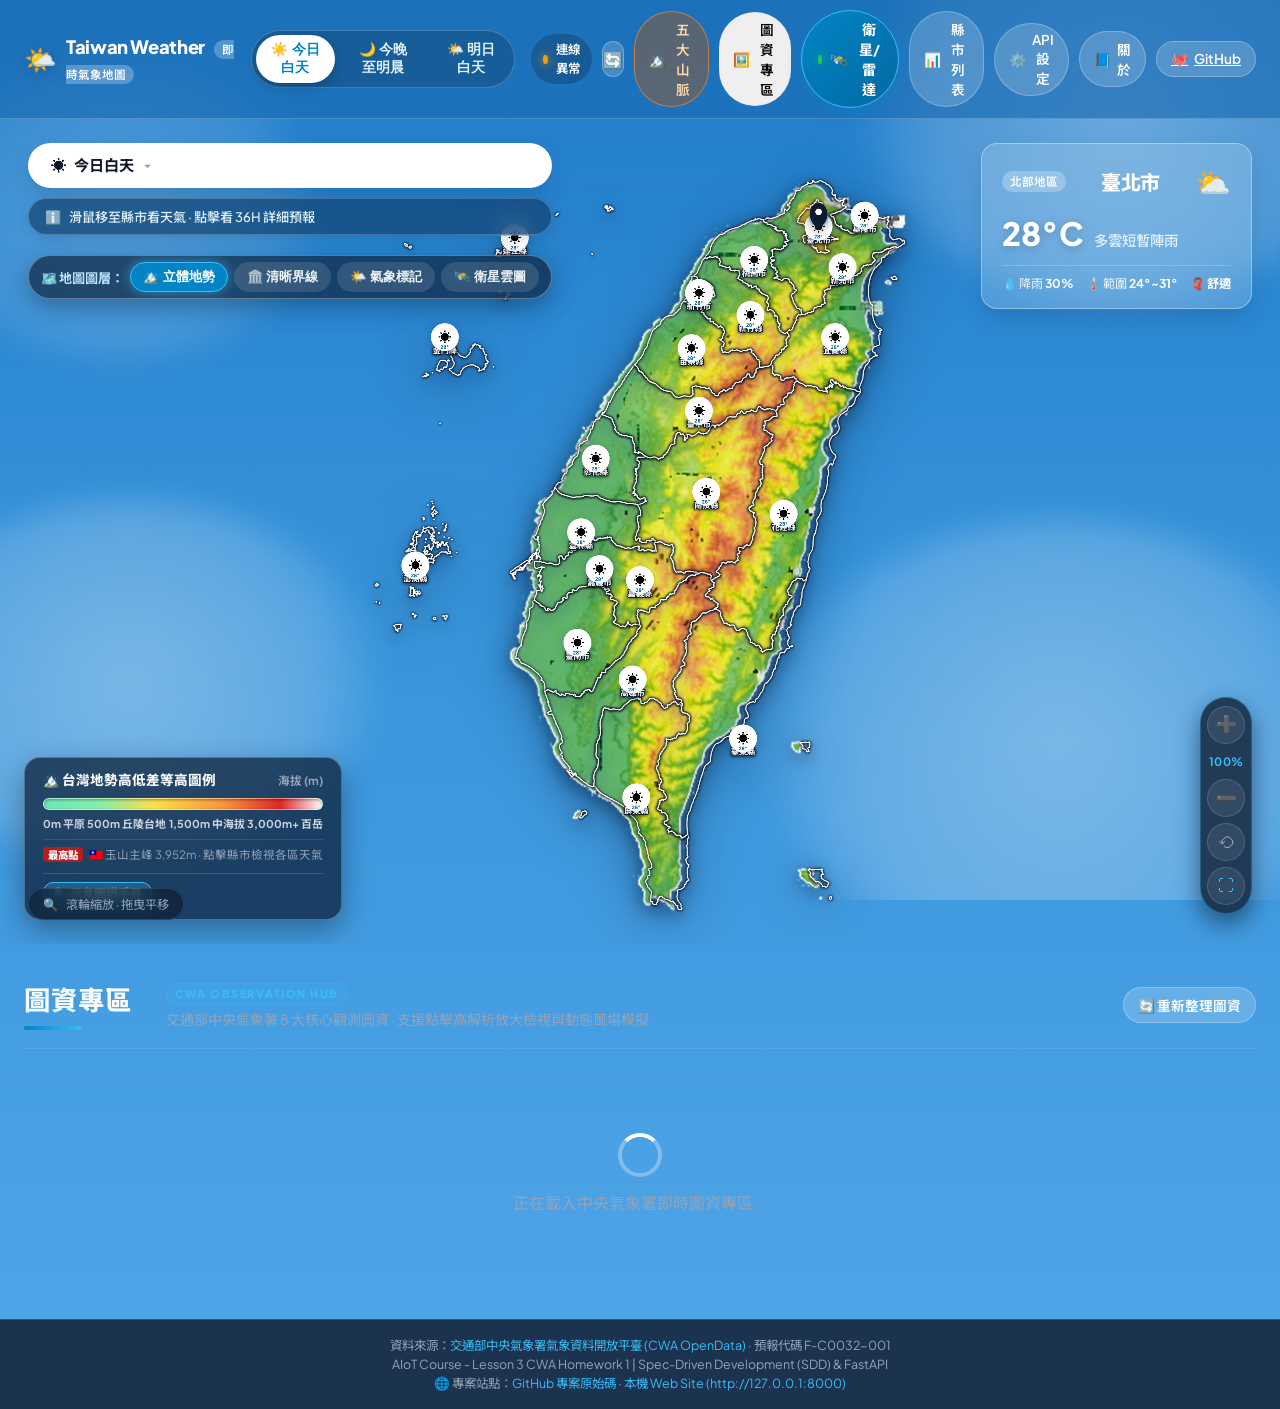
==== commit 7a59cbad: "feat: integrate CWA 8-product imagery hub, interactive map zoom & pan engine, and update website lin" ====
--- a/static/index.html
+++ b/static/index.html
@@ -11,7 +11,7 @@
   <link rel="preconnect" href="https://fonts.gstatic.com" crossorigin>
   <link href="https://fonts.googleapis.com/css2?family=Noto+Sans+TC:wght@300;400;500;600;700;800&family=Plus+Jakarta+Sans:wght@400;500;600;700;800&display=swap" rel="stylesheet">
   
-  <link rel="stylesheet" href="/static/style.css">
+  <link rel="stylesheet" href="/static/style.css?v=3">
 </head>
 <body class="map-theme">
 
@@ -51,8 +51,16 @@
           🔄
         </button>
 
+        <button class="btn btn-topo-nav" id="btn-topo-modal" title="探索台灣五大山脈立體地勢圖">
+          🏔️ <span>五大山脈</span>
+        </button>
+
+        <button class="btn btn-imagery-nav" id="btn-imagery-nav" title="前往中央氣象署圖資專區">
+          🖼️ <span>圖資專區</span>
+        </button>
+
         <button class="btn btn-satellite-nav" id="btn-satellite-modal" title="開啟中央氣象署即時衛星雲圖與雷達回波">
-          <span class="sat-live-pulse"></span>🛰️ <span>即時衛星雲圖</span>
+          <span class="sat-live-pulse"></span>🛰️ <span>衛星/雷達</span>
         </button>
 
         <button class="btn btn-secondary" id="btn-toggle-grid" title="切換縣市清單檢視">
@@ -66,6 +74,10 @@
         <button class="btn btn-secondary" id="btn-about-modal" title="作業成果與 SDD 規格">
           📘 <span>關於</span>
         </button>
+
+        <a href="https://github.com/jiajun1014/AIoT_L3_CWA_HW1" target="_blank" rel="noopener" class="btn btn-secondary nav-github-btn" title="查看 GitHub 儲存庫">
+          🐙 <span>GitHub</span>
+        </a>
       </div>
     </div>
   </header>
@@ -130,6 +142,21 @@
           <img id="map-satellite-img" class="map-satellite-img" src="https://cwaopendata.s3.ap-northeast-1.amazonaws.com/Observation/O-B0028-003.jpg" alt="台灣衛星雲圖疊加" />
           <div class="sat-overlay-badge">🛰️ CWA 台灣即時彩色衛星雲圖疊加視角</div>
         </div>
+
+        <!-- 地圖縮放與平移工具列 (Map Zoom & Pan Controls) -->
+        <div class="map-zoom-controls glassmorphism" id="map-zoom-controls" aria-label="地圖縮放工具">
+          <button class="zoom-btn" id="btn-zoom-in" title="放大地圖 (+)">➕</button>
+          <div class="zoom-indicator" id="zoom-indicator" title="目前縮放倍率">100%</div>
+          <button class="zoom-btn" id="btn-zoom-out" title="縮小地圖 (-)">➖</button>
+          <button class="zoom-btn zoom-btn-reset" id="btn-zoom-reset" title="還原原始大小 (⟲)">⟲</button>
+          <button class="zoom-btn zoom-btn-fullscreen" id="btn-map-fullscreen" title="切換地圖全螢幕 (⛶)">⛶</button>
+        </div>
+
+        <!-- 地圖縮放平移提示浮標 -->
+        <div class="map-zoom-tip" id="map-zoom-tip">
+          <span class="tip-icon">🔍</span>
+          <span class="tip-text">滾輪縮放 · 拖曳平移</span>
+        </div>
       </div>
 
       <!-- 台灣地勢海拔高低差圖例 (Elevation Scale) -->
@@ -146,7 +173,10 @@
           <span>3,000m+ 百岳</span>
         </div>
         <div class="legend-note">
-          <span class="note-badge">最高峰</span> 🇹🇼 玉山 3,952m · 點擊名山標記 (⛰️) 探索百岳
+          <span class="note-badge">最高點</span> 🇹🇼 玉山主峰 3,952m · 點擊縣市檢視各區天氣
+        </div>
+        <div class="elevation-subtoggles">
+          <button class="subtoggle-btn btn-highlight" id="btn-view-topo-diagram" title="開啟台灣五大山脈完整地勢示意圖">🔍 示意圖譜手冊</button>
         </div>
       </div>
 
@@ -221,6 +251,31 @@
         </div>
       </div>
 
+    </section>
+
+    <!-- 中央氣象署「圖資專區」8 大核心觀測圖資 (比照官方展示截圖) -->
+    <section class="imagery-hub-section" id="imagery-hub-section">
+      <div class="imagery-hub-header">
+        <div class="imagery-title-decor">
+          <h2 class="imagery-section-heading">圖資專區</h2>
+          <div class="imagery-heading-bar"></div>
+        </div>
+        <div class="imagery-header-sub">
+          <span class="imagery-tag">CWA OBSERVATION HUB</span>
+          <p class="imagery-desc">交通部中央氣象署 8 大核心觀測圖資 · 支援點擊高解析放大檢視與動態風場模擬</p>
+        </div>
+        <button class="btn btn-secondary btn-sm" id="btn-refresh-imagery-hub" title="重新整理所有圖資">
+          🔄 重新整理圖資
+        </button>
+      </div>
+
+      <!-- 8 宮格圖資卡片容器 (由 JS 動態注入 8 款卡片：衛星、雷達、雨量、紫外線、即時閃電、溫度、健康氣象、風場預報) -->
+      <div class="imagery-cards-grid" id="imagery-cards-grid">
+        <div class="imagery-loading-box">
+          <div class="spinner"></div>
+          <p>正在載入中央氣象署即時圖資專區...</p>
+        </div>
+      </div>
     </section>
 
     <!-- 可展開之 22 縣市網格清單專區 (Collapsible Cards View) -->
@@ -260,6 +315,10 @@
     <div class="footer-content">
       <p>資料來源：<a href="https://opendata.cwa.gov.tw/" target="_blank" rel="noopener">交通部中央氣象署氣象資料開放平臺 (CWA OpenData)</a> · 預報代碼 F-C0032-001</p>
       <p class="copyright">AIoT Course - Lesson 3 CWA Homework 1 | Spec-Driven Development (SDD) & FastAPI</p>
+      <p class="footer-project-links">
+        🌐 專案站點：<a href="https://github.com/jiajun1014/AIoT_L3_CWA_HW1" target="_blank" rel="noopener">GitHub 專案原始碼</a> · 
+        <a href="http://127.0.0.1:8000" target="_blank" rel="noopener">本機 Web Site (http://127.0.0.1:8000)</a>
+      </p>
     </div>
   </footer>
 
@@ -304,9 +363,14 @@
             <p><strong>開發者</strong>：jiajun1014</p>
             <p><strong>架構</strong>：FastAPI + Uvicorn + CWA OpenData</p>
             <p><strong>流程</strong>：Prompt → Spec → Code → GitHub</p>
-            <a href="https://github.com/jiajun1014/AIoT_L3_CWA_HW1" target="_blank" rel="noopener" class="github-pill">
-              GitHub 儲存庫 ↗
-            </a>
+            <div style="display: flex; gap: 8px; flex-wrap: wrap; margin-top: 10px;">
+              <a href="https://github.com/jiajun1014/AIoT_L3_CWA_HW1" target="_blank" rel="noopener" class="github-pill">
+                GitHub 儲存庫 ↗
+              </a>
+              <a href="http://127.0.0.1:8000" target="_blank" rel="noopener" class="github-pill" style="background: rgba(56, 189, 248, 0.25); border-color: #38bdf8;">
+                🌐 Web Site ↗
+              </a>
+            </div>
           </div>
           <div class="about-card">
             <h4>📐 OpenSpec (SDD) 規格遵循</h4>
@@ -322,49 +386,228 @@
     </div>
   </div>
 
-  <!-- 中央氣象署即時衛星雲圖與雷達回波檢視器 (Satellite Modal) -->
+  <!-- 台灣五大山脈立體地勢圖導覽對話框 (Topography Modal) -->
+  <div class="modal-overlay topo-modal-overlay" id="topo-modal-overlay">
+    <div class="modal-box glassmorphism topo-modal-box">
+      <div class="modal-header">
+        <div class="topo-modal-title-box">
+          <h3 class="modal-title">🏔️ 台灣五大山脈立體地勢示意圖譜</h3>
+          <span class="topo-modal-subtitle">結合中央氣象署觀測分界與台灣自然地理五大山脈地貌</span>
+        </div>
+        <button class="modal-close-btn" id="btn-close-topo">✕</button>
+      </div>
+      <div class="topo-modal-body">
+        <!-- 導覽分頁標籤 -->
+        <div class="topo-modal-tabs">
+          <button class="topo-tab-btn active" data-tab="diagram">🗺️ 五大山脈立體地勢全圖</button>
+          <button class="topo-tab-btn" data-tab="ranges">⛰️ 五大山脈深入解說</button>
+          <button class="topo-tab-btn" data-tab="landforms">🏞️ 盆地平原與地勢單元</button>
+          <button class="topo-tab-btn" data-tab="weather">🌦️ 地形對台灣氣候影響</button>
+        </div>
+
+        <!-- Tab 1: 全圖預覽 -->
+        <div class="topo-tab-content active" id="topo-tab-diagram">
+          <div class="topo-diagram-viewer">
+            <div class="topo-img-wrap">
+              <img src="/static/images/taiwan_five_ranges_reference.png" alt="台灣五大山脈示意圖" class="topo-ref-img" />
+            </div>
+            <div class="topo-diagram-sidebar">
+              <h4>📋 示意圖圖解要點</h4>
+              <ul class="topo-features-list">
+                <li><strong class="color-ridge">五大山脈：</strong>中央山脈、雪山山脈、玉山山脈、阿里山山脈、海岸山脈（外加西部前緣之加里山山脈）。</li>
+                <li><strong class="color-plain">四大沖積平原：</strong>蘭陽平原、嘉南平原、屏東平原、花東縱谷。</li>
+                <li><strong class="color-basin">三大盆地群：</strong>台北盆地、台中盆地、埔里盆地群。</li>
+                <li><strong class="color-plateau">台地與丘陵：</strong>桃園台地、苗栗丘陵、大肚台地、八卦山脈。</li>
+                <li><strong class="color-volcano">火山地質群：</strong>大屯火山群、基隆火山群。</li>
+              </ul>
+              <div class="topo-callout">
+                💡 本平台「立體地勢」圖層已將此自然地貌 1:1 整合於互動式向量氣象地圖中，並可即時查詢全台 22 縣市天氣與百岳高山氣象！
+              </div>
+            </div>
+          </div>
+        </div>
+
+        <!-- Tab 2: 五大山脈深入解說 -->
+        <div class="topo-tab-content" id="topo-tab-ranges">
+          <div class="ranges-grid">
+            <div class="range-card">
+              <div class="rc-header">
+                <h5>中央山脈 (Central Mountain Range)</h5>
+                <span class="rc-badge">最高峰 秀姑巒山 3,805m</span>
+              </div>
+              <p class="rc-summary">台灣的「屋脊」與「脊梁山脈」，北起宜蘭蘇澳烏岩角，南抵鵝鑾鼻，全長約 340 公里。縱貫全島，是東、西河川的主要分水嶺，更在氣象上阻擋西北太平洋颱風與東北季風，有「護國神山」之稱。</p>
+              <div class="rc-meta">著名名山：秀姑巒山、南湖大山、合歡山、奇萊山、能高山</div>
+            </div>
+            <div class="range-card">
+              <div class="rc-header">
+                <h5>雪山山脈 (Xueshan Range)</h5>
+                <span class="rc-badge">最高峰 雪山主峰 3,886m</span>
+              </div>
+              <p class="rc-summary">位於中央山脈西北方，北起新北貢寮三貂角，南迄南投名間濁水溪北岸，全長約 260 公里。保留全台灣最完整的冰河圈谷地形，孕育國寶魚台灣櫻花鉤吻鮭，是北部最重要的集水區。</p>
+              <div class="rc-meta">著名名山：雪山主峰、大霸尖山、品田山、武陵四秀</div>
+            </div>
+            <div class="range-card">
+              <div class="rc-header">
+                <h5>玉山山脈 (Yushan Range)</h5>
+                <span class="rc-badge">最高峰 玉山主峰 3,952m</span>
+              </div>
+              <p class="rc-summary">全台灣地勢最高聳的山脈，東界中央山脈，西鄰阿里山山脈，北起南投濁水溪南岸，南抵高雄六龜荖濃溪。主峰高達 3,952 公尺，不僅是台灣也是東北亞最高峰。</p>
+              <div class="rc-meta">著名名山：玉山主峰、玉山東峰、玉山北峰氣象站</div>
+            </div>
+            <div class="range-card">
+              <div class="rc-header">
+                <h5>阿里山山脈 (Alishan Range)</h5>
+                <span class="rc-badge">最高峰 大塔山 2,663m</span>
+              </div>
+              <p class="rc-summary">位於玉山山脈西側，北起南投集集大山，南抵高雄燕巢雞冠山，平均高度約 1,500 至 2,500 公尺。山勢相對平緩，水氣充沛，以雲海、神木紅檜林與日出聞名於世。</p>
+              <div class="rc-meta">著名名山：大塔山、祝山、集集大山、水山</div>
+            </div>
+            <div class="range-card">
+              <div class="rc-header">
+                <h5>海岸山脈 (Coastal Mountain Range)</h5>
+                <span class="rc-badge">最高峰 新港山 1,682m</span>
+              </div>
+              <p class="rc-summary">位於花東縱谷東側、瀕臨太平洋，北起花蓮溪口，南至台東卑南溪口，長約 150 公里。屬於菲律賓海板塊碰撞歐亞板塊所隆起的火山島弧，地質年輕且斷層活動旺盛。</p>
+              <div class="rc-meta">著名名山：新港山 (麻荖漏山)、都蘭山、六十石山</div>
+            </div>
+            <div class="range-card">
+              <div class="rc-header">
+                <h5>加里山山脈 (Jiali Mountain Range)</h5>
+                <span class="rc-badge">最高峰 加里山 2,220m</span>
+              </div>
+              <p class="rc-summary">雪山山脈西側的前緣山脈（亦常歸類於雪山山脈支脈），北起鼻頭角，南迄南投集集，為台灣西部盆地平原過渡至高山帶的重要屏障，盛產柳杉、闊葉林與茶園。</p>
+              <div class="rc-meta">著名名山：加里山 (苗栗富士山)、鵝公髻山、鳥嘴山</div>
+            </div>
+          </div>
+        </div>
+
+        <!-- Tab 3: 主要地形單元 -->
+        <div class="topo-tab-content" id="topo-tab-landforms">
+          <div class="landforms-showcase">
+            <div class="lf-item">
+              <span class="lf-tag plain">沖積平原</span>
+              <h6>嘉南平原、蘭陽平原、屏東平原</h6>
+              <p>河流沖積而成的廣大低平地勢，嘉南平原為台灣最大穀倉；蘭陽平原呈三角狀迎東北季風；屏東平原水源充沛、農業熱帶物產繁盛。</p>
+            </div>
+            <div class="lf-item">
+              <span class="lf-tag basin">構造盆地</span>
+              <h6>台北盆地、台中盆地、埔里盆地群</h6>
+              <p>四周高山環抱、中央陷落之構造窪地。台北盆地為淡水河三大支流交會處；台中盆地氣候溫和；埔里盆地群為山中明珠。</p>
+            </div>
+            <div class="lf-item">
+              <span class="lf-tag valley">斷層縱谷</span>
+              <h6>花東縱谷 (Huatung Valley)</h6>
+              <p>夾於中央山脈與海岸山脈之間的狹長構造縱谷，為兩大板塊碰撞縫合線，全長約 150 公里，景致壯麗、稻米之鄉。</p>
+            </div>
+            <div class="lf-item">
+              <span class="lf-tag plateau">台地丘陵</span>
+              <h6>桃園台地、苗栗丘陵、大肚台地、八卦山脈</h6>
+              <p>古沖積扇隆起與侵蝕切割地形，遍布茶園、梯田、果樹林與埤塘景觀。</p>
+            </div>
+            <div class="lf-item">
+              <span class="lf-tag volcano">火山群</span>
+              <h6>大屯火山群、基隆火山群</h6>
+              <p>台灣北部代表性火山地質，具噴氣孔、硫磺溫泉與火山錐地質特色。</p>
+            </div>
+          </div>
+        </div>
+
+        <!-- Tab 4: 地形對氣候影響 -->
+        <div class="topo-tab-content" id="topo-tab-weather">
+          <div class="weather-topo-insight">
+            <div class="insight-box">
+              <h5>🛡️ 護國神山效應 (Typhoon Barrier)</h5>
+              <p>中央山脈平均標高超過 3,000 公尺，強烈颱風由東向西侵襲時，受到高聳山脈物理阻擋與破壞，常使颱風低層環流結構重組、中心分裂或迅速減弱，大幅減輕台灣西部平原都會區風雨災害。</p>
+            </div>
+            <div class="insight-box">
+              <h5>🌧️ 地形雨與季風雨影 (Orographic Rain & Shadow)</h5>
+              <p>冬季東北季風受雪山與中央山脈抬升，基隆、宜蘭與北部山區多陰雨；背風面之中南部則晴朗少雨形成乾季。夏季西南氣流則在南部迎風坡帶來豪大雨。</p>
+            </div>
+            <div class="insight-box">
+              <h5>🔥 焚風現象 (Foehn Wind)</h5>
+              <p>當颱風或氣流過山下沉時，空氣沿背風坡迅速升溫乾燥（乾絕熱直減率 10°C/km），常在台東（大武、成功）甚至新竹苗栗引發破 38°C 的極端高溫焚風。</p>
+            </div>
+          </div>
+        </div>
+
+      </div>
+      <div class="modal-footer topo-modal-footer">
+        <button class="btn btn-primary" id="btn-close-topo-ok">返回氣象地圖</button>
+      </div>
+    </div>
+  </div>
+
+  <!-- 中央氣象署即時圖資專區高解析檢視器 (Imagery Modal) -->
   <div class="modal-overlay satellite-modal-overlay" id="satellite-modal-overlay">
     <div class="modal-box glassmorphism satellite-modal-box">
       <div class="modal-header">
         <div class="satellite-modal-title-box">
-          <h3 class="modal-title">🛰️ 中央氣象署即時衛星雲圖與雷達回波</h3>
+          <h3 class="modal-title" id="imagery-modal-title">🖼️ 中央氣象署即時圖資專區</h3>
           <span class="satellite-live-pill"><span class="pulse-beacon"></span> CWA Live 即時連線</span>
         </div>
         <div class="satellite-header-actions">
-          <button class="btn btn-sm btn-secondary" id="btn-refresh-satellite" title="重新載入雲圖">🔄 重新整理</button>
+          <button class="btn btn-sm btn-secondary" id="btn-refresh-satellite" title="重新載入當前圖資">🔄 重新整理</button>
           <button class="modal-close-btn" id="btn-close-satellite">✕</button>
         </div>
       </div>
       
       <div class="satellite-modal-body">
-        <!-- 4 大觀測產品頻道切換頁籤 -->
+        <!-- 8 大觀測產品頻道切換頁籤 -->
         <div class="satellite-channels-tabs" id="satellite-channels-tabs">
-          <button class="sat-tab active" data-product="taiwan_color">
-            <span class="sat-tab-icon">🇹🇼</span>
-            <div class="sat-tab-text">
-              <span class="sat-tab-name">台灣區域彩色雲圖</span>
-              <span class="sat-tab-sub">高解析 · 本島特寫</span>
-            </div>
-          </button>
-          <button class="sat-tab" data-product="east_asia_enhanced">
-            <span class="sat-tab-icon">🌏</span>
-            <div class="sat-tab-text">
-              <span class="sat-tab-name">東亞色調強化雲圖</span>
-              <span class="sat-tab-sub">大氣對流 · 鋒面低壓</span>
-            </div>
-          </button>
-          <button class="sat-tab" data-product="radar_composite">
+          <button class="sat-tab active" data-product="satellite">
+            <span class="sat-tab-icon">🛰️</span>
+            <div class="sat-tab-text">
+              <span class="sat-tab-name">衛星</span>
+              <span class="sat-tab-sub">彩色雲圖</span>
+            </div>
+          </button>
+          <button class="sat-tab" data-product="radar">
             <span class="sat-tab-icon">🌧️</span>
             <div class="sat-tab-text">
-              <span class="sat-tab-name">全台雷達整合回波</span>
-              <span class="sat-tab-sub">即時降雨 · 回波強度</span>
-            </div>
-          </button>
-          <button class="sat-tab" data-product="global_ir">
-            <span class="sat-tab-icon">🌐</span>
-            <div class="sat-tab-text">
-              <span class="sat-tab-name">全球彩色紅外線</span>
-              <span class="sat-tab-sub">向日葵衛星 · 全球視角</span>
+              <span class="sat-tab-name">雷達</span>
+              <span class="sat-tab-sub">合成回波</span>
+            </div>
+          </button>
+          <button class="sat-tab" data-product="rainfall">
+            <span class="sat-tab-icon">💧</span>
+            <div class="sat-tab-text">
+              <span class="sat-tab-name">雨量</span>
+              <span class="sat-tab-sub">日累積量</span>
+            </div>
+          </button>
+          <button class="sat-tab" data-product="uvi">
+            <span class="sat-tab-icon">☀️</span>
+            <div class="sat-tab-text">
+              <span class="sat-tab-name">紫外線</span>
+              <span class="sat-tab-sub">指數分級</span>
+            </div>
+          </button>
+          <button class="sat-tab" data-product="lightning">
+            <span class="sat-tab-icon">⚡</span>
+            <div class="sat-tab-text">
+              <span class="sat-tab-name">即時閃電</span>
+              <span class="sat-tab-sub">落雷偵測</span>
+            </div>
+          </button>
+          <button class="sat-tab" data-product="temperature">
+            <span class="sat-tab-icon">🌡️</span>
+            <div class="sat-tab-text">
+              <span class="sat-tab-name">溫度</span>
+              <span class="sat-tab-sub">即時氣溫</span>
+            </div>
+          </button>
+          <button class="sat-tab" data-product="health">
+            <span class="sat-tab-icon">🏥</span>
+            <div class="sat-tab-text">
+              <span class="sat-tab-name">健康氣象</span>
+              <span class="sat-tab-sub">熱傷害預警</span>
+            </div>
+          </button>
+          <button class="sat-tab" data-product="wind">
+            <span class="sat-tab-icon">💨</span>
+            <div class="sat-tab-text">
+              <span class="sat-tab-name">風場預報</span>
+              <span class="sat-tab-sub">數值模擬</span>
             </div>
           </button>
         </div>
@@ -374,30 +617,50 @@
           <div class="satellite-img-container" id="satellite-img-container">
             <div class="satellite-loading" id="satellite-loading">
               <div class="spinner"></div>
-              <p>正在載入氣象署即時高解析衛星雲圖...</p>
-            </div>
-            <img id="satellite-live-img" class="satellite-live-img" src="https://cwaopendata.s3.ap-northeast-1.amazonaws.com/Observation/O-B0028-003.jpg" alt="中央氣象署即時衛星雲圖" />
+              <p>正在載入氣象署即時高解析圖資...</p>
+            </div>
+            
+            <!-- 圖片檢視模式 -->
+            <div class="modal-zoomable-img-wrap" id="modal-zoomable-img-wrap">
+              <img id="satellite-live-img" class="satellite-live-img" src="https://cwaopendata.s3.ap-northeast-1.amazonaws.com/Observation/O-B0028-003.jpg" alt="中央氣象署即時圖資" />
+            </div>
+
+            <!-- 風場預報 iframe 互動模式 -->
+            <iframe id="satellite-live-iframe" class="satellite-live-iframe" src="" title="中央氣象署風場預報" style="display: none;"></iframe>
+
+            <!-- 彈窗圖片縮放控制列 -->
+            <div class="modal-img-zoom-bar" id="modal-img-zoom-bar">
+              <button class="modal-zoom-btn" id="btn-modal-zoom-in" title="放大 (+)">➕</button>
+              <span class="modal-zoom-val" id="modal-zoom-val">100%</span>
+              <button class="modal-zoom-btn" id="btn-modal-zoom-out" title="縮小 (-)">➖</button>
+              <button class="modal-zoom-btn" id="btn-modal-zoom-reset" title="還原 (⟲)">⟲</button>
+            </div>
           </div>
 
           <!-- 雲圖資訊列 -->
           <div class="satellite-info-bar">
             <div class="sat-meta-item">
               <span class="sat-meta-label">📷 產品名稱：</span>
-              <span class="sat-meta-val" id="sat-product-title">🇹🇼 台灣區域彩色衛星雲圖</span>
+              <span class="sat-meta-val" id="sat-product-title">🛰️ 台灣區域彩色衛星雲圖</span>
             </div>
             <div class="sat-meta-item">
               <span class="sat-meta-label">🕒 觀測時間：</span>
               <span class="sat-meta-val" id="sat-obs-time">載入中...</span>
             </div>
             <div class="sat-meta-item">
-              <span class="sat-meta-label">📦 資料集代碼：</span>
+              <span class="sat-meta-label">📦 資料代碼：</span>
               <span class="sat-meta-val" id="sat-dataset-id">O-B0028-003</span>
+            </div>
+            <div class="sat-meta-item">
+              <a href="https://www.cwa.gov.tw/V8/C/W/OBS_Sat.html" target="_blank" rel="noopener" class="sat-source-link" id="sat-source-link">
+                🔗 氣象署原始網頁 ↗
+              </a>
             </div>
           </div>
 
           <!-- 產品判讀與色階圖例 -->
           <div class="satellite-legend-panel" id="satellite-legend-panel">
-            <div class="sat-legend-title" id="sat-legend-title">雲層分佈與判讀指南</div>
+            <div class="sat-legend-title" id="sat-legend-title">圖資判讀指南</div>
             <div class="sat-legend-desc" id="sat-legend-desc">
               利用紅外線與可見光合成之真實色彩衛星雲圖，白色與亮灰色代表密集厚實之對流雲簇，淺灰色為中低層層雲，無雲晴朗區可清楚辨認陸地輪廓。
             </div>
@@ -410,13 +673,13 @@
 
       <div class="modal-footer satellite-modal-footer">
         <div class="sat-footer-hint">
-          💡 雲圖資料每 10-15 分鐘由交通部中央氣象署自動更新發布。
+          💡 圖資每 10-15 分鐘由交通部中央氣象署自動更新發布。
         </div>
         <button class="btn btn-primary" id="btn-close-satellite-ok">完成瀏覽</button>
       </div>
     </div>
   </div>
 
-  <script src="/static/app.js"></script>
+  <script src="/static/app.js?v=4"></script>
 </body>
 </html>
--- a/static/style.css
+++ b/static/style.css
@@ -1361,14 +1361,44 @@
    五大山脈立體浮雕、等高色彩過渡與名山百岳地標
    ========================================================================== */
 .map-mode-elevation .county-path {
-  fill: url(#island-elevation-gradient);
-  stroke: rgba(15, 23, 42, 0.55);
-  stroke-width: 2.0;
-  filter: drop-shadow(0 3px 8px rgba(12, 45, 78, 0.28));
+  fill: rgba(15, 23, 42, 0.02);
+  stroke: #ffffff;
+  stroke-width: 3.0;
+  stroke-linejoin: round;
+  stroke-linecap: round;
+  filter: drop-shadow(0 0 3px rgba(0, 0, 0, 0.85)) drop-shadow(0 1px 3px rgba(15, 23, 42, 0.95));
+  transition: fill 0.2s ease, stroke 0.2s ease, stroke-width 0.2s ease;
+}
+
+.map-mode-elevation .county-path:hover {
+  fill: rgba(56, 189, 248, 0.35) !important;
+  stroke: #38bdf8 !important;
+  stroke-width: 4.8 !important;
+  filter: drop-shadow(0 0 16px rgba(56, 189, 248, 0.95)) !important;
+}
+
+.map-mode-elevation .county-path.active {
+  fill: rgba(245, 158, 11, 0.35) !important;
+  stroke: #f59e0b !important;
+  stroke-width: 5.2 !important;
+  filter: drop-shadow(0 0 20px rgba(245, 158, 11, 0.95)) !important;
 }
 
 .map-mode-elevation .county-label-text {
-  opacity: 0.35;
+  font-size: 22px;
+  font-weight: 800;
+  fill: #ffffff;
+  stroke: rgba(15, 23, 42, 0.95);
+  stroke-width: 4.5px;
+  paint-order: stroke fill;
+  opacity: 1;
+  filter: drop-shadow(0 2px 5px rgba(0, 0, 0, 0.75));
+}
+
+#relief-texture-image {
+  pointer-events: none;
+  filter: contrast(1.15) saturate(1.18) drop-shadow(0 12px 28px rgba(2, 28, 56, 0.5));
+  transition: opacity 0.3s ease;
 }
 
 /* 地勢立體山脈與等高線路徑 */
@@ -2044,3 +2074,949 @@
   }
 }
 
+/* ==========================================================================
+   五大山脈立體地勢圖與地形單元專屬樣式 (Topography & Mountain Ranges)
+   ========================================================================== */
+.btn-topo-nav {
+  background: rgba(180, 83, 9, 0.4);
+  border: 1px solid rgba(251, 146, 60, 0.6);
+  color: #fed7aa;
+}
+.btn-topo-nav:hover {
+  background: rgba(234, 88, 12, 0.7);
+  color: #ffffff;
+  box-shadow: 0 0 14px rgba(249, 115, 22, 0.6);
+}
+
+.elevation-subtoggles {
+  display: flex;
+  flex-wrap: wrap;
+  gap: 5px;
+  margin-top: 10px;
+  padding-top: 8px;
+  border-top: 1px solid rgba(255, 255, 255, 0.15);
+}
+
+.subtoggle-btn {
+  padding: 4px 9px;
+  border-radius: var(--radius-sm);
+  background: rgba(255, 255, 255, 0.1);
+  border: 1px solid rgba(255, 255, 255, 0.2);
+  color: #e2e8f0;
+  font-size: 0.72rem;
+  font-weight: 700;
+  cursor: pointer;
+  transition: all 0.2s ease;
+  white-space: nowrap;
+}
+
+.subtoggle-btn:hover {
+  background: rgba(255, 255, 255, 0.22);
+  color: #ffffff;
+}
+
+.subtoggle-btn.active {
+  background: #ea580c;
+  border-color: #fdba74;
+  color: #ffffff;
+  box-shadow: 0 0 8px rgba(234, 88, 12, 0.5);
+}
+
+.subtoggle-btn.btn-highlight {
+  background: rgba(56, 189, 248, 0.25);
+  border-color: #38bdf8;
+  color: #bae6fd;
+}
+
+.subtoggle-btn.btn-highlight:hover {
+  background: #0284c7;
+  color: #ffffff;
+  box-shadow: 0 0 10px rgba(56, 189, 248, 0.6);
+}
+
+/* 山脈書法走向文字 (Spaced calligraphy characters along the ridge) */
+.range-spine-group {
+  cursor: pointer;
+  pointer-events: auto;
+  transition: filter 0.25s ease;
+}
+
+.range-spine-group:hover {
+  filter: drop-shadow(0 0 12px #f59e0b);
+}
+
+.range-spine-char {
+  font-family: 'Noto Serif TC', 'Songti TC', 'Biaukai', serif, system-ui;
+  font-size: 40px;
+  font-weight: 900;
+  fill: #1c1917;
+  paint-order: stroke fill;
+  stroke: rgba(255, 255, 255, 0.95);
+  stroke-width: 6.5px;
+  stroke-linejoin: round;
+  text-anchor: middle;
+  dominant-baseline: central;
+  user-select: none;
+  transition: fill 0.2s ease, transform 0.2s ease;
+}
+
+.range-spine-group:hover .range-spine-char {
+  fill: #991b1b;
+  stroke: #fef08a;
+  stroke-width: 7.5px;
+}
+
+/* 地形單元標記 (盆地、平原、台地、丘陵、火山群) */
+.landform-group {
+  cursor: pointer;
+  pointer-events: auto;
+  transition: transform 0.2s cubic-bezier(0.34, 1.56, 0.64, 1);
+}
+
+.landform-group:hover {
+  transform: scale(1.18);
+}
+
+.landform-text {
+  font-size: 20px;
+  font-weight: 800;
+  fill: #064e3b;
+  paint-order: stroke fill;
+  stroke: rgba(255, 255, 255, 0.95);
+  stroke-width: 4.5px;
+  stroke-linejoin: round;
+  text-anchor: middle;
+  dominant-baseline: central;
+  user-select: none;
+  letter-spacing: 0.5px;
+  filter: drop-shadow(0 1px 4px rgba(0, 0, 0, 0.35));
+}
+
+.landform-group:hover .landform-text {
+  fill: #047857;
+  stroke: #ecfdf5;
+  stroke-width: 5.5px;
+}
+
+/* 台灣五大山脈示意圖標題橫幅 */
+.topo-map-title {
+  font-family: 'Noto Serif TC', 'Songti TC', 'Biaukai', serif, system-ui;
+  font-size: 36px;
+  font-weight: 900;
+  fill: #1e293b;
+  paint-order: stroke fill;
+  stroke: rgba(255, 255, 255, 0.95);
+  stroke-width: 7px;
+  text-anchor: middle;
+  letter-spacing: 4px;
+  user-select: none;
+  pointer-events: none;
+}
+
+/* 山脈與地形懸停浮動 Tooltip */
+.range-tooltip {
+  position: absolute;
+  z-index: 50;
+  background: rgba(15, 23, 42, 0.92);
+  border: 1px solid rgba(251, 146, 60, 0.6);
+  backdrop-filter: blur(16px);
+  padding: 12px 16px;
+  border-radius: var(--radius-md);
+  box-shadow: 0 12px 32px rgba(0, 0, 0, 0.5), 0 0 20px rgba(249, 115, 22, 0.35);
+  max-width: 320px;
+  pointer-events: none;
+  opacity: 0;
+  transform: translate(-50%, -125%);
+  transition: opacity 0.18s ease, transform 0.18s ease;
+}
+
+.range-tooltip.active {
+  opacity: 1;
+}
+
+.range-tt-header {
+  display: flex;
+  align-items: center;
+  gap: 10px;
+  margin-bottom: 6px;
+}
+
+.range-tt-icon {
+  font-size: 1.6rem;
+}
+
+.range-tt-title-box {
+  display: flex;
+  flex-direction: column;
+}
+
+.range-tt-name {
+  font-size: 1.1rem;
+  font-weight: 800;
+  color: #fed7aa;
+}
+
+.range-tt-type {
+  font-size: 0.75rem;
+  font-weight: 700;
+  color: #38bdf8;
+}
+
+.range-tt-meta {
+  font-size: 0.78rem;
+  font-weight: 700;
+  color: #fde047;
+  margin-bottom: 6px;
+}
+
+.range-tt-desc {
+  font-size: 0.8rem;
+  line-height: 1.45;
+  color: #e2e8f0;
+}
+
+/* ==========================================================================
+   五大山脈示意圖 Modal 對話框樣式 (Topography Modal)
+   ========================================================================== */
+.topo-modal-box {
+  max-width: 960px;
+  width: 95vw;
+  max-height: 90vh;
+  display: flex;
+  flex-direction: column;
+}
+
+.topo-modal-title-box {
+  display: flex;
+  flex-direction: column;
+  gap: 4px;
+}
+
+.topo-modal-subtitle {
+  font-size: 0.78rem;
+  color: #bae6fd;
+}
+
+.topo-modal-tabs {
+  display: flex;
+  gap: 8px;
+  border-bottom: 1px solid rgba(255, 255, 255, 0.15);
+  padding: 12px 24px;
+  background: rgba(11, 28, 52, 0.4);
+  overflow-x: auto;
+}
+
+.topo-tab-btn {
+  padding: 8px 14px;
+  border-radius: var(--radius-sm);
+  background: transparent;
+  border: 1px solid transparent;
+  color: #cbd5e1;
+  font-size: 0.84rem;
+  font-weight: 700;
+  cursor: pointer;
+  transition: all 0.2s ease;
+  white-space: nowrap;
+}
+
+.topo-tab-btn:hover {
+  background: rgba(255, 255, 255, 0.1);
+  color: #ffffff;
+}
+
+.topo-tab-btn.active {
+  background: #ea580c;
+  color: #ffffff;
+  border-color: #fdba74;
+  box-shadow: 0 0 10px rgba(234, 88, 12, 0.5);
+}
+
+.topo-modal-body {
+  padding: 0;
+  overflow-y: auto;
+  flex: 1;
+}
+
+.topo-tab-content {
+  display: none;
+  padding: 24px;
+}
+
+.topo-tab-content.active {
+  display: block;
+}
+
+/* Tab 1: 圖解 Viewer */
+.topo-diagram-viewer {
+  display: grid;
+  grid-template-columns: 1fr 1fr;
+  gap: 24px;
+  align-items: center;
+}
+
+.topo-img-wrap {
+  text-align: center;
+  background: rgba(255, 255, 255, 0.95);
+  border-radius: var(--radius-md);
+  padding: 16px;
+  box-shadow: 0 8px 24px rgba(0, 0, 0, 0.3);
+}
+
+.topo-ref-img {
+  max-width: 100%;
+  max-height: 480px;
+  object-fit: contain;
+  border-radius: 4px;
+}
+
+.topo-diagram-sidebar h4 {
+  font-size: 1.1rem;
+  color: #fed7aa;
+  margin-bottom: 14px;
+}
+
+.topo-features-list {
+  list-style: none;
+  padding: 0;
+  display: flex;
+  flex-direction: column;
+  gap: 10px;
+  font-size: 0.88rem;
+  line-height: 1.5;
+  color: #e2e8f0;
+}
+
+.color-ridge { color: #f97316; }
+.color-plain { color: #34d399; }
+.color-basin { color: #60a5fa; }
+.color-plateau { color: #facc15; }
+.color-volcano { color: #f43f5e; }
+
+.topo-callout {
+  margin-top: 16px;
+  padding: 12px 14px;
+  border-radius: var(--radius-sm);
+  background: rgba(14, 116, 144, 0.25);
+  border: 1px solid rgba(56, 189, 248, 0.4);
+  font-size: 0.84rem;
+  color: #bae6fd;
+  line-height: 1.5;
+}
+
+/* Tab 2: 山脈 Cards */
+.ranges-grid {
+  display: grid;
+  grid-template-columns: repeat(2, 1fr);
+  gap: 16px;
+}
+
+.range-card {
+  background: rgba(15, 23, 42, 0.6);
+  border: 1px solid rgba(251, 146, 60, 0.35);
+  border-radius: var(--radius-md);
+  padding: 16px;
+  box-shadow: 0 4px 12px rgba(0, 0, 0, 0.2);
+}
+
+.rc-header {
+  display: flex;
+  justify-content: space-between;
+  align-items: center;
+  margin-bottom: 8px;
+  flex-wrap: wrap;
+  gap: 6px;
+}
+
+.rc-header h5 {
+  font-size: 1rem;
+  color: #fed7aa;
+  margin: 0;
+}
+
+.rc-badge {
+  font-size: 0.72rem;
+  font-weight: 700;
+  background: rgba(234, 88, 12, 0.3);
+  border: 1px solid #ea580c;
+  color: #fdba74;
+  padding: 2px 8px;
+  border-radius: var(--radius-full);
+}
+
+.rc-summary {
+  font-size: 0.82rem;
+  line-height: 1.5;
+  color: #cbd5e1;
+  margin-bottom: 8px;
+}
+
+.rc-meta {
+  font-size: 0.75rem;
+  color: #94a3b8;
+  font-weight: 600;
+}
+
+/* Tab 3: 地形單元 Showcase */
+.landforms-showcase {
+  display: grid;
+  grid-template-columns: repeat(2, 1fr);
+  gap: 14px;
+}
+
+.lf-item {
+  background: rgba(15, 23, 42, 0.55);
+  border: 1px solid rgba(255, 255, 255, 0.15);
+  border-radius: var(--radius-md);
+  padding: 14px;
+}
+
+.lf-tag {
+  display: inline-block;
+  font-size: 0.7rem;
+  font-weight: 800;
+  padding: 2px 8px;
+  border-radius: var(--radius-full);
+  margin-bottom: 6px;
+}
+
+.lf-tag.plain { background: rgba(52, 211, 153, 0.2); color: #6ee7b7; border: 1px solid #34d399; }
+.lf-tag.basin { background: rgba(96, 165, 250, 0.2); color: #93c5fd; border: 1px solid #60a5fa; }
+.lf-tag.valley { background: rgba(244, 114, 182, 0.2); color: #f472b6; border: 1px solid #f472b6; }
+.lf-tag.plateau { background: rgba(250, 204, 21, 0.2); color: #fde047; border: 1px solid #facc15; }
+.lf-tag.volcano { background: rgba(244, 63, 94, 0.2); color: #fda4af; border: 1px solid #f43f5e; }
+
+.lf-item h6 {
+  font-size: 0.92rem;
+  color: #f8fafc;
+  margin-bottom: 6px;
+}
+
+.lf-item p {
+  font-size: 0.8rem;
+  line-height: 1.45;
+  color: #cbd5e1;
+}
+
+/* Tab 4: 氣候影響 */
+.weather-topo-insight {
+  display: flex;
+  flex-direction: column;
+  gap: 14px;
+}
+
+.insight-box {
+  background: rgba(15, 23, 42, 0.6);
+  border-left: 4px solid #38bdf8;
+  border-radius: 0 var(--radius-md) var(--radius-md) 0;
+  padding: 14px 18px;
+}
+
+.insight-box h5 {
+  font-size: 0.95rem;
+  color: #38bdf8;
+  margin-bottom: 6px;
+}
+
+.insight-box p {
+  font-size: 0.84rem;
+  line-height: 1.55;
+  color: #e2e8f0;
+}
+
+@media (max-width: 768px) {
+  .topo-diagram-viewer,
+  .ranges-grid,
+  .landforms-showcase {
+    grid-template-columns: 1fr;
+  }
+}
+
+/* ==========================================================================
+   地圖縮放平移控制列 (Map Zoom & Pan Controls)
+   ========================================================================== */
+.map-wrapper {
+  overflow: hidden;
+  user-select: none;
+}
+
+.map-wrapper.is-zoomed {
+  cursor: grab;
+}
+
+.map-wrapper.is-dragging {
+  cursor: grabbing !important;
+}
+
+.map-wrapper.is-dragging * {
+  cursor: grabbing !important;
+  pointer-events: none; /* 拖曳過程中避免觸發 path/pin hover */
+}
+
+.map-container {
+  transform-origin: center center;
+  will-change: transform;
+  transition: transform 0.12s cubic-bezier(0.2, 0.8, 0.2, 1);
+}
+
+.map-container.no-transition {
+  transition: none !important;
+}
+
+/* 浮動地圖縮放工具列 */
+.map-zoom-controls {
+  position: absolute;
+  right: 28px;
+  bottom: 30px;
+  z-index: 50;
+  display: flex;
+  flex-direction: column;
+  align-items: center;
+  gap: 6px;
+  padding: 8px 6px;
+  background: rgba(15, 28, 48, 0.78);
+  border: 1px solid rgba(56, 189, 248, 0.28);
+  border-radius: var(--radius-full);
+  box-shadow: 0 10px 25px rgba(2, 12, 27, 0.5), 0 0 15px rgba(56, 189, 248, 0.12);
+  backdrop-filter: blur(14px);
+  -webkit-backdrop-filter: blur(14px);
+}
+
+.zoom-btn {
+  width: 38px;
+  height: 38px;
+  border-radius: 50%;
+  border: 1px solid rgba(255, 255, 255, 0.15);
+  background: rgba(255, 255, 255, 0.08);
+  color: #f1f5f9;
+  font-size: 1.05rem;
+  display: flex;
+  align-items: center;
+  justify-content: center;
+  cursor: pointer;
+  transition: all 0.2s cubic-bezier(0.2, 0.8, 0.2, 1);
+}
+
+.zoom-btn:hover {
+  background: rgba(56, 189, 248, 0.25);
+  border-color: #38bdf8;
+  color: #ffffff;
+  transform: scale(1.1);
+  box-shadow: 0 0 12px rgba(56, 189, 248, 0.4);
+}
+
+.zoom-btn:active {
+  transform: scale(0.95);
+}
+
+.zoom-indicator {
+  font-size: 0.72rem;
+  font-weight: 700;
+  color: #38bdf8;
+  letter-spacing: 0.5px;
+  padding: 3px 0;
+  user-select: none;
+}
+
+.zoom-btn-reset {
+  font-size: 1.15rem;
+  color: #94a3b8;
+}
+
+.zoom-btn-fullscreen {
+  font-size: 1rem;
+  color: #38bdf8;
+}
+
+/* 縮放平移提示浮標 */
+.map-zoom-tip {
+  position: absolute;
+  left: 28px;
+  bottom: 24px;
+  z-index: 40;
+  display: flex;
+  align-items: center;
+  gap: 8px;
+  padding: 6px 14px;
+  background: rgba(15, 28, 48, 0.65);
+  border: 1px solid rgba(255, 255, 255, 0.1);
+  border-radius: var(--radius-full);
+  font-size: 0.76rem;
+  color: #94a3b8;
+  pointer-events: none;
+  backdrop-filter: blur(8px);
+}
+
+.map-zoom-tip .tip-icon {
+  color: #38bdf8;
+}
+
+/* 全螢幕地圖模式 */
+.taiwan-island-stage.is-fullscreen {
+  position: fixed !important;
+  inset: 0 !important;
+  z-index: 10000 !important;
+  width: 100vw !important;
+  height: 100vh !important;
+  border-radius: 0 !important;
+  background: radial-gradient(circle at 50% 30%, #0d2847 0%, #051424 100%) !important;
+}
+
+.taiwan-island-stage.is-fullscreen .map-container {
+  max-width: 900px !important;
+  height: 96% !important;
+}
+
+/* ==========================================================================
+   中央氣象署「圖資專區」8 大核心觀測圖資 (Imagery Hub Section)
+   ========================================================================== */
+.imagery-hub-section {
+  width: 100%;
+  max-width: 1320px;
+  margin: 36px auto 44px;
+  padding: 0 24px;
+}
+
+.imagery-hub-header {
+  display: flex;
+  align-items: center;
+  justify-content: space-between;
+  flex-wrap: wrap;
+  gap: 16px;
+  margin-bottom: 24px;
+  border-bottom: 1px solid rgba(255, 255, 255, 0.08);
+  padding-bottom: 18px;
+}
+
+.imagery-title-decor {
+  display: flex;
+  flex-direction: column;
+  align-items: flex-start;
+}
+
+.imagery-section-heading {
+  font-size: 1.65rem;
+  font-weight: 800;
+  color: #f8fafc;
+  letter-spacing: 1px;
+  margin: 0;
+  display: flex;
+  align-items: center;
+  gap: 8px;
+}
+
+.imagery-heading-bar {
+  width: 58px;
+  height: 4px;
+  background: linear-gradient(90deg, #0284c7, #38bdf8);
+  border-radius: 2px;
+  margin-top: 6px;
+}
+
+.imagery-header-sub {
+  flex: 1;
+  min-width: 260px;
+  margin-left: 18px;
+}
+
+.imagery-tag {
+  display: inline-block;
+  font-size: 0.68rem;
+  font-weight: 800;
+  letter-spacing: 1.5px;
+  color: #38bdf8;
+  background: rgba(56, 189, 248, 0.12);
+  border: 1px solid rgba(56, 189, 248, 0.28);
+  padding: 2px 8px;
+  border-radius: var(--radius-sm);
+  margin-bottom: 4px;
+}
+
+.imagery-desc {
+  font-size: 0.88rem;
+  color: #94a3b8;
+  margin: 0;
+}
+
+/* 8 宮格網格排版 (2 列 4 欄) */
+.imagery-cards-grid {
+  display: grid;
+  grid-template-columns: repeat(4, 1fr);
+  gap: 20px;
+}
+
+.imagery-loading-box {
+  grid-column: 1 / -1;
+  display: flex;
+  flex-direction: column;
+  align-items: center;
+  justify-content: center;
+  padding: 60px 0;
+  color: #94a3b8;
+  gap: 14px;
+}
+
+/* 單張 CWA 圖資卡片 */
+.cwa-cube-card {
+  position: relative;
+  background: #ffffff;
+  border-radius: 10px;
+  overflow: hidden;
+  box-shadow: 0 4px 18px rgba(0, 0, 0, 0.16);
+  border: 1px solid rgba(226, 232, 240, 0.9);
+  cursor: pointer;
+  transition: transform 0.28s cubic-bezier(0.34, 1.56, 0.64, 1), box-shadow 0.28s ease, border-color 0.28s ease;
+  display: flex;
+  flex-direction: column;
+}
+
+.cwa-cube-card:hover {
+  transform: translateY(-6px);
+  box-shadow: 0 16px 32px rgba(2, 132, 199, 0.25), 0 0 0 2px #38bdf8;
+  border-color: #38bdf8;
+}
+
+/* 卡片頭部 (cube-head: 灰色底、俐落文字) */
+.cwa-cube-head {
+  padding: 10px 14px;
+  background: #f8fafc;
+  color: #1e293b;
+  font-size: 1.02rem;
+  font-weight: 700;
+  border-bottom: 1px solid #e2e8f0;
+  display: flex;
+  align-items: center;
+  justify-content: space-between;
+}
+
+.cwa-cube-head .cube-head-left {
+  display: flex;
+  align-items: center;
+  gap: 6px;
+}
+
+.cwa-cube-head .cube-tag {
+  font-size: 0.7rem;
+  font-weight: 600;
+  color: #0284c7;
+  background: #e0f2fe;
+  padding: 2px 7px;
+  border-radius: 4px;
+}
+
+/* 卡片內容舞台 (cube-body) */
+.cwa-cube-body {
+  position: relative;
+  width: 100%;
+  aspect-ratio: 1 / 1;
+  background: #f1f5f9;
+  overflow: hidden;
+  display: flex;
+  align-items: center;
+  justify-content: center;
+}
+
+.cwa-cube-img {
+  width: 100%;
+  height: 100%;
+  object-fit: cover;
+  transition: transform 0.4s ease;
+}
+
+.cwa-cube-card:hover .cwa-cube-img {
+  transform: scale(1.05);
+}
+
+/* CWA 官方氣象署圓形浮水印圖標 (左下角) */
+.cwa-watermark {
+  position: absolute;
+  bottom: 8px;
+  left: 8px;
+  width: 28px;
+  height: 28px;
+  border-radius: 50%;
+  background: #1e40af;
+  display: flex;
+  align-items: center;
+  justify-content: center;
+  box-shadow: 0 2px 6px rgba(0, 0, 0, 0.25);
+  pointer-events: none;
+  z-index: 5;
+}
+
+.cwa-watermark svg {
+  width: 18px;
+  height: 18px;
+  fill: #ffffff;
+}
+
+/* 風場預報卡片標籤 (頂部 TGFS / WRF) */
+.cwa-wind-overlay-pill {
+  position: absolute;
+  top: 8px;
+  right: 8px;
+  background: rgba(15, 23, 42, 0.8);
+  color: #38bdf8;
+  font-size: 0.68rem;
+  font-weight: 700;
+  padding: 3px 8px;
+  border-radius: 12px;
+  border: 1px solid rgba(56, 189, 248, 0.3);
+  backdrop-filter: blur(4px);
+  z-index: 6;
+}
+
+/* 懸停覆蓋層 */
+.cwa-cube-hover-layer {
+  position: absolute;
+  inset: 0;
+  background: rgba(3, 105, 161, 0.75);
+  display: flex;
+  flex-direction: column;
+  align-items: center;
+  justify-content: center;
+  gap: 8px;
+  opacity: 0;
+  transition: opacity 0.25s ease;
+  backdrop-filter: blur(2px);
+  z-index: 10;
+  color: #ffffff;
+  padding: 16px;
+  text-align: center;
+}
+
+.cwa-cube-card:hover .cwa-cube-hover-layer {
+  opacity: 1;
+}
+
+.cwa-cube-hover-layer .hover-icon {
+  font-size: 1.6rem;
+  filter: drop-shadow(0 2px 6px rgba(0, 0, 0, 0.3));
+}
+
+.cwa-cube-hover-layer .hover-text {
+  font-size: 0.88rem;
+  font-weight: 700;
+  letter-spacing: 0.5px;
+}
+
+.cwa-cube-hover-layer .hover-sub {
+  font-size: 0.74rem;
+  color: #bae6fd;
+}
+
+/* ==========================================================================
+   圖資檢視器彈窗強化 (Imagery Modal Enhancement)
+   ========================================================================== */
+.modal-zoomable-img-wrap {
+  position: relative;
+  width: 100%;
+  height: 100%;
+  display: flex;
+  align-items: center;
+  justify-content: center;
+  overflow: hidden;
+}
+
+.modal-img-zoom-bar {
+  position: absolute;
+  right: 18px;
+  bottom: 18px;
+  z-index: 20;
+  display: flex;
+  align-items: center;
+  gap: 6px;
+  padding: 6px 10px;
+  background: rgba(15, 23, 42, 0.82);
+  border: 1px solid rgba(56, 189, 248, 0.3);
+  border-radius: var(--radius-full);
+  backdrop-filter: blur(10px);
+}
+
+.modal-zoom-btn {
+  width: 30px;
+  height: 30px;
+  border-radius: 50%;
+  border: 1px solid rgba(255, 255, 255, 0.15);
+  background: rgba(255, 255, 255, 0.1);
+  color: #ffffff;
+  font-size: 0.88rem;
+  display: flex;
+  align-items: center;
+  justify-content: center;
+  cursor: pointer;
+  transition: all 0.2s ease;
+}
+
+.modal-zoom-btn:hover {
+  background: #0284c7;
+  border-color: #38bdf8;
+  transform: scale(1.1);
+}
+
+.modal-zoom-val {
+  font-size: 0.74rem;
+  font-weight: 700;
+  color: #38bdf8;
+  padding: 0 4px;
+}
+
+.satellite-live-iframe {
+  width: 100%;
+  height: 520px;
+  border: none;
+  border-radius: 8px;
+  background: #0b1e36;
+}
+
+.sat-source-link {
+  display: inline-flex;
+  align-items: center;
+  gap: 4px;
+  color: #38bdf8;
+  font-size: 0.8rem;
+  font-weight: 600;
+  text-decoration: none;
+  padding: 4px 10px;
+  border-radius: var(--radius-sm);
+  background: rgba(56, 189, 248, 0.1);
+  border: 1px solid rgba(56, 189, 248, 0.25);
+  transition: all 0.2s ease;
+}
+
+.sat-source-link:hover {
+  background: rgba(56, 189, 248, 0.25);
+  border-color: #38bdf8;
+  color: #ffffff;
+}
+
+/* 響應式佈局適應 */
+@media (max-width: 1024px) {
+  .imagery-cards-grid {
+    grid-template-columns: repeat(2, 1fr);
+    gap: 16px;
+  }
+}
+
+@media (max-width: 640px) {
+  .imagery-cards-grid {
+    grid-template-columns: repeat(2, 1fr);
+    gap: 12px;
+  }
+  
+  .cwa-cube-head {
+    font-size: 0.88rem;
+    padding: 8px 10px;
+  }
+
+  .map-zoom-controls {
+    right: 14px;
+    bottom: 20px;
+  }
+  
+  .map-zoom-tip {
+    display: none;
+  }
+}
+
+
+
